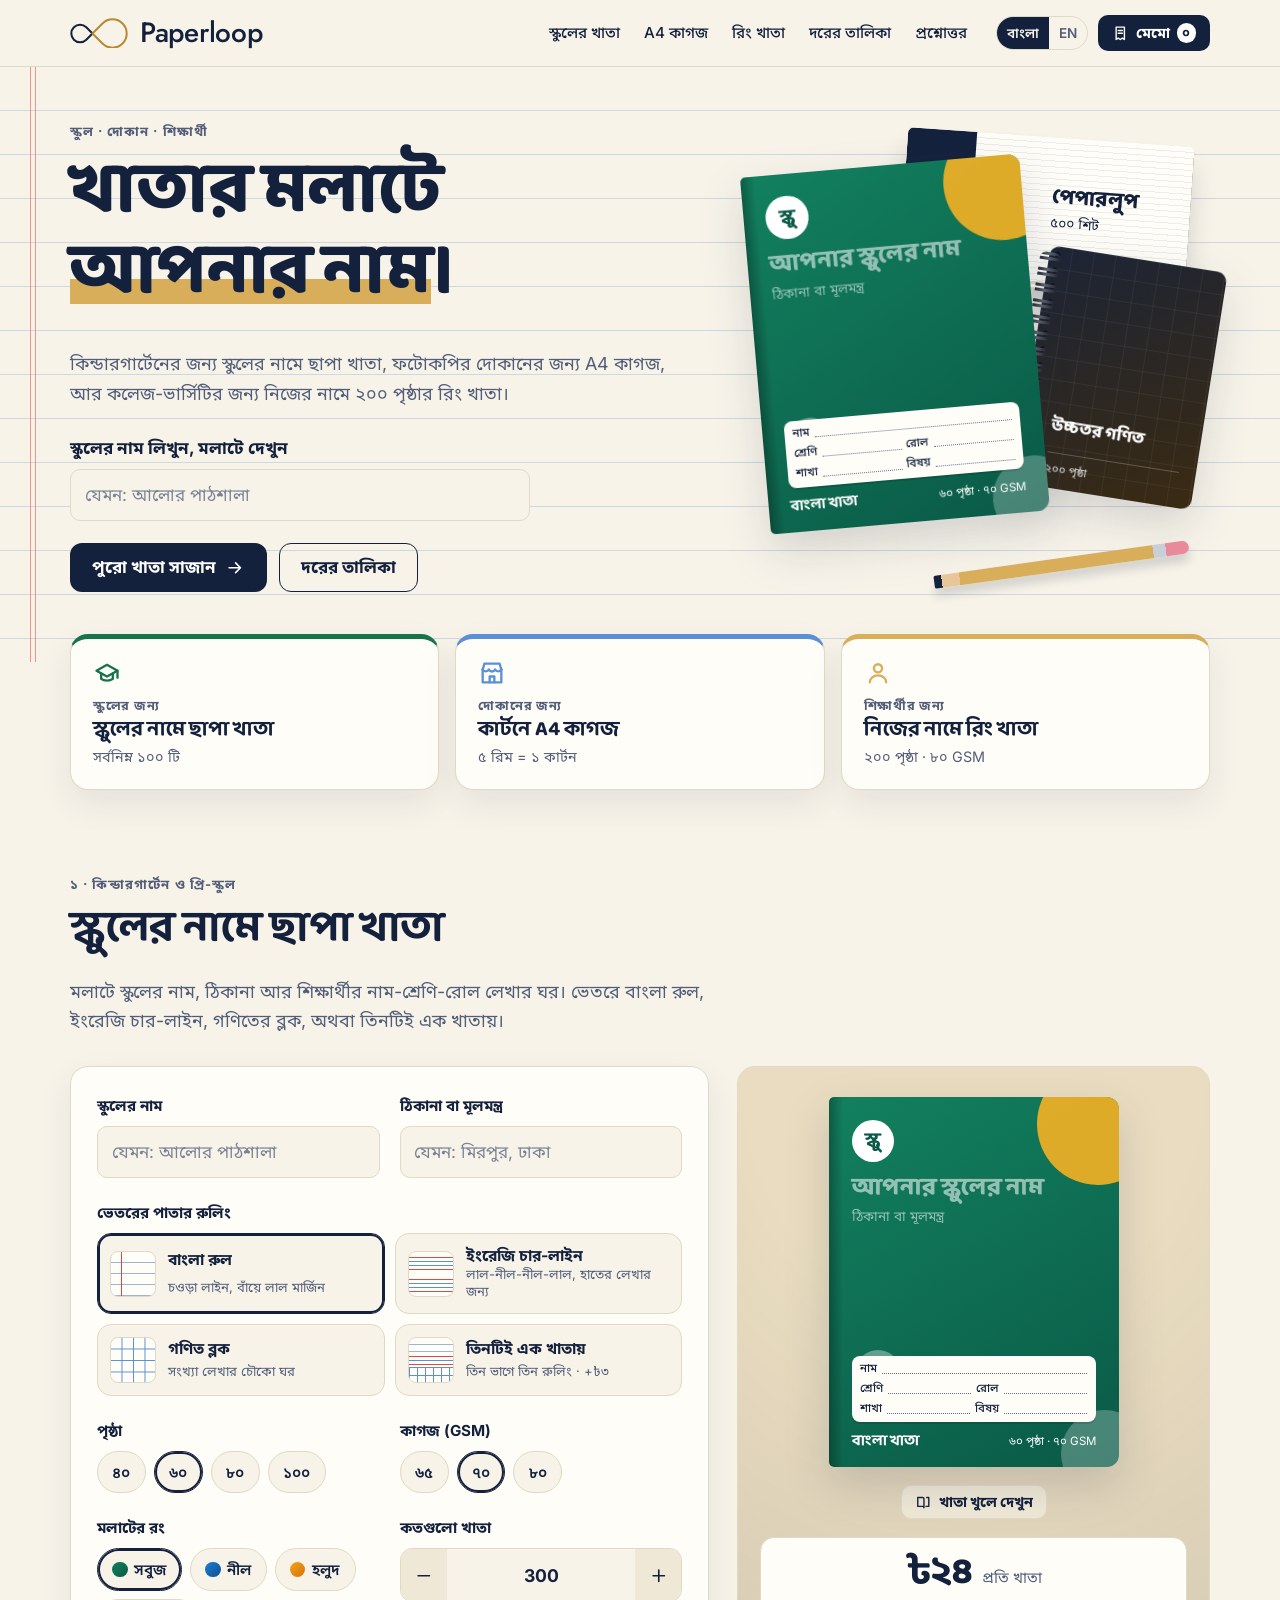
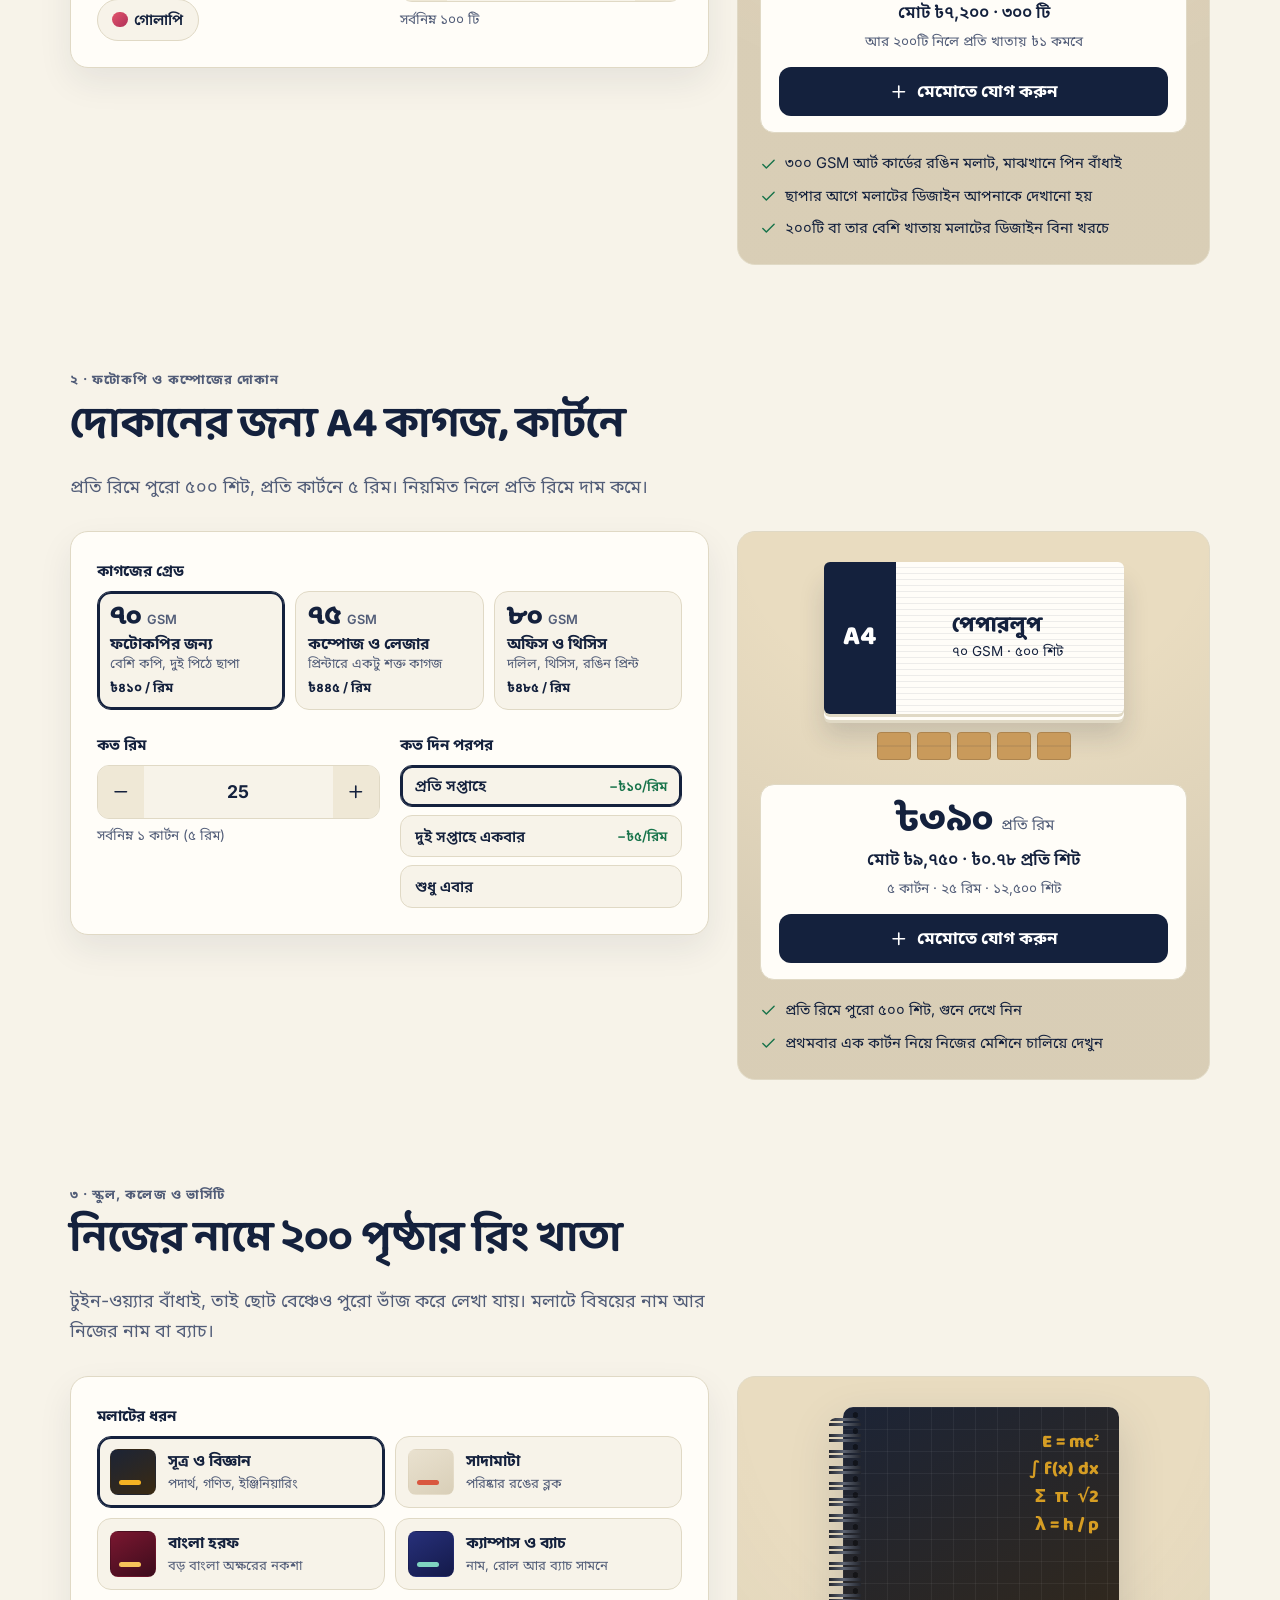
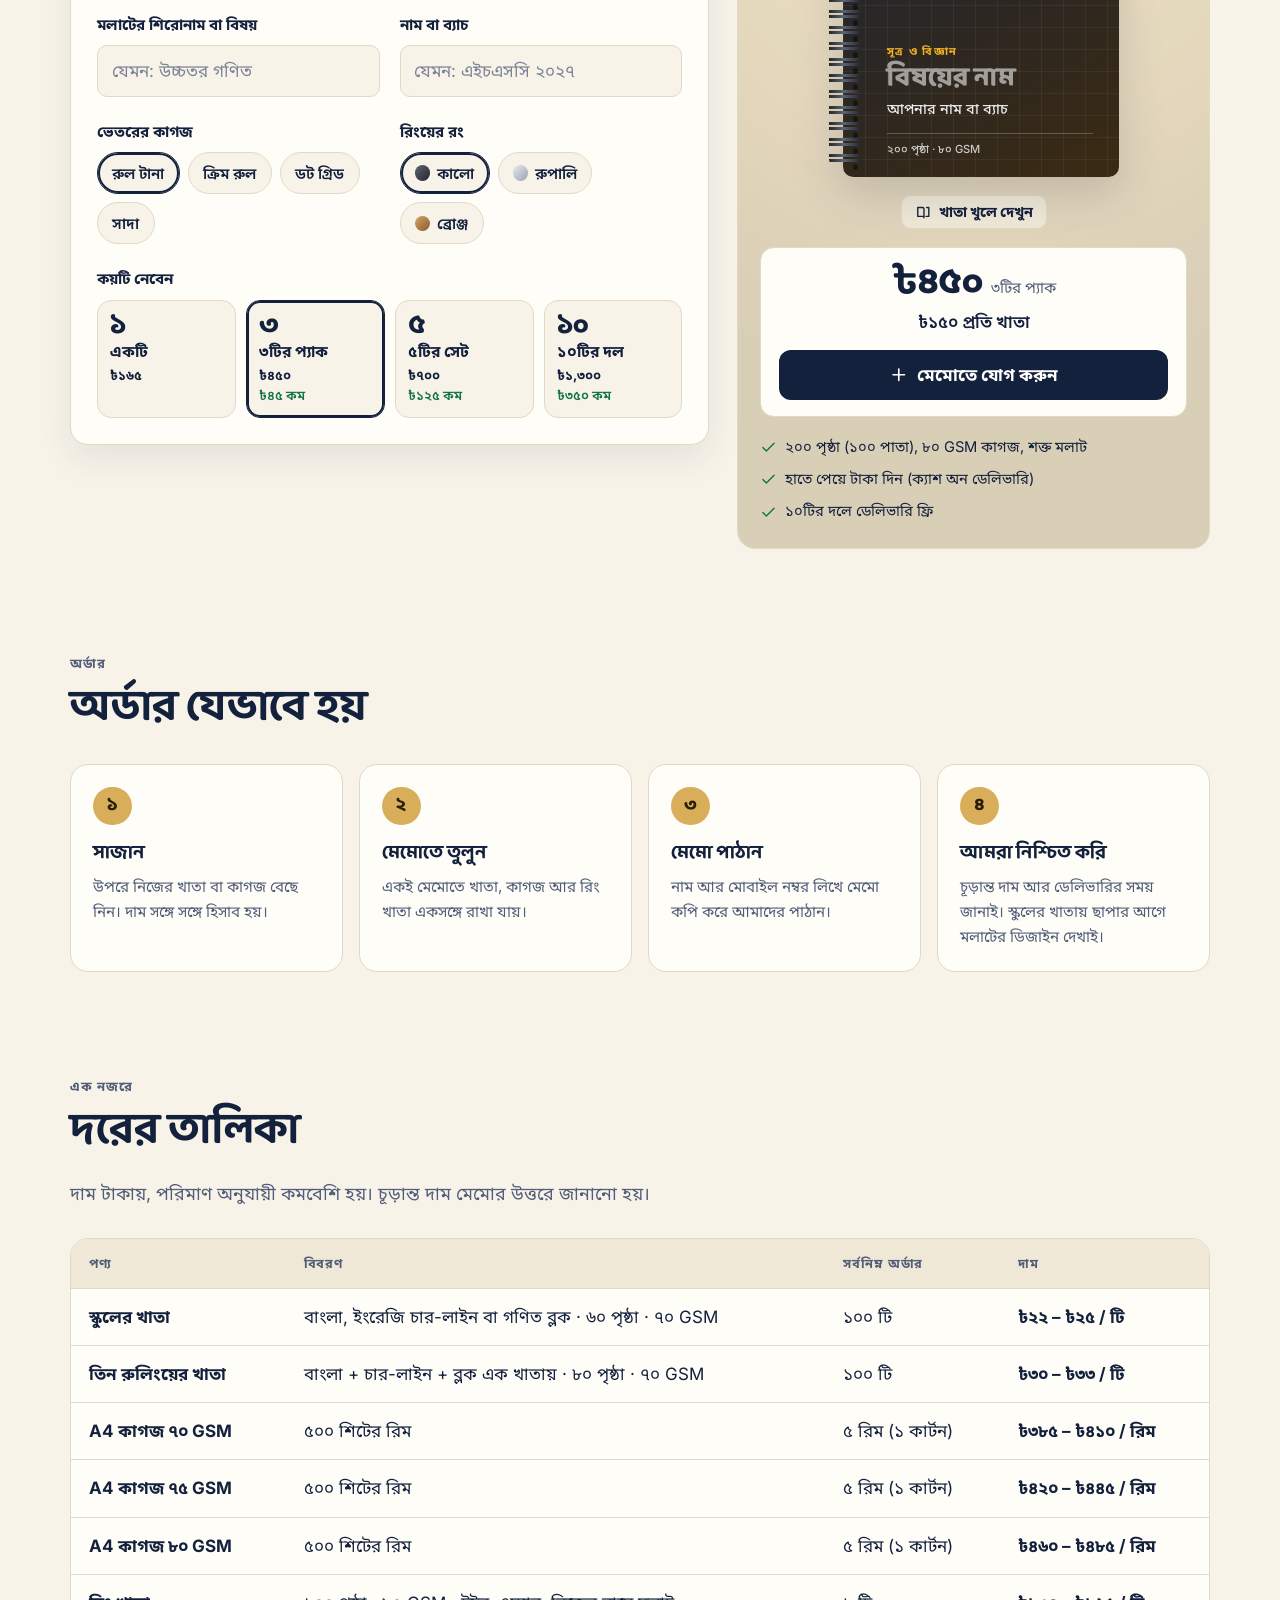
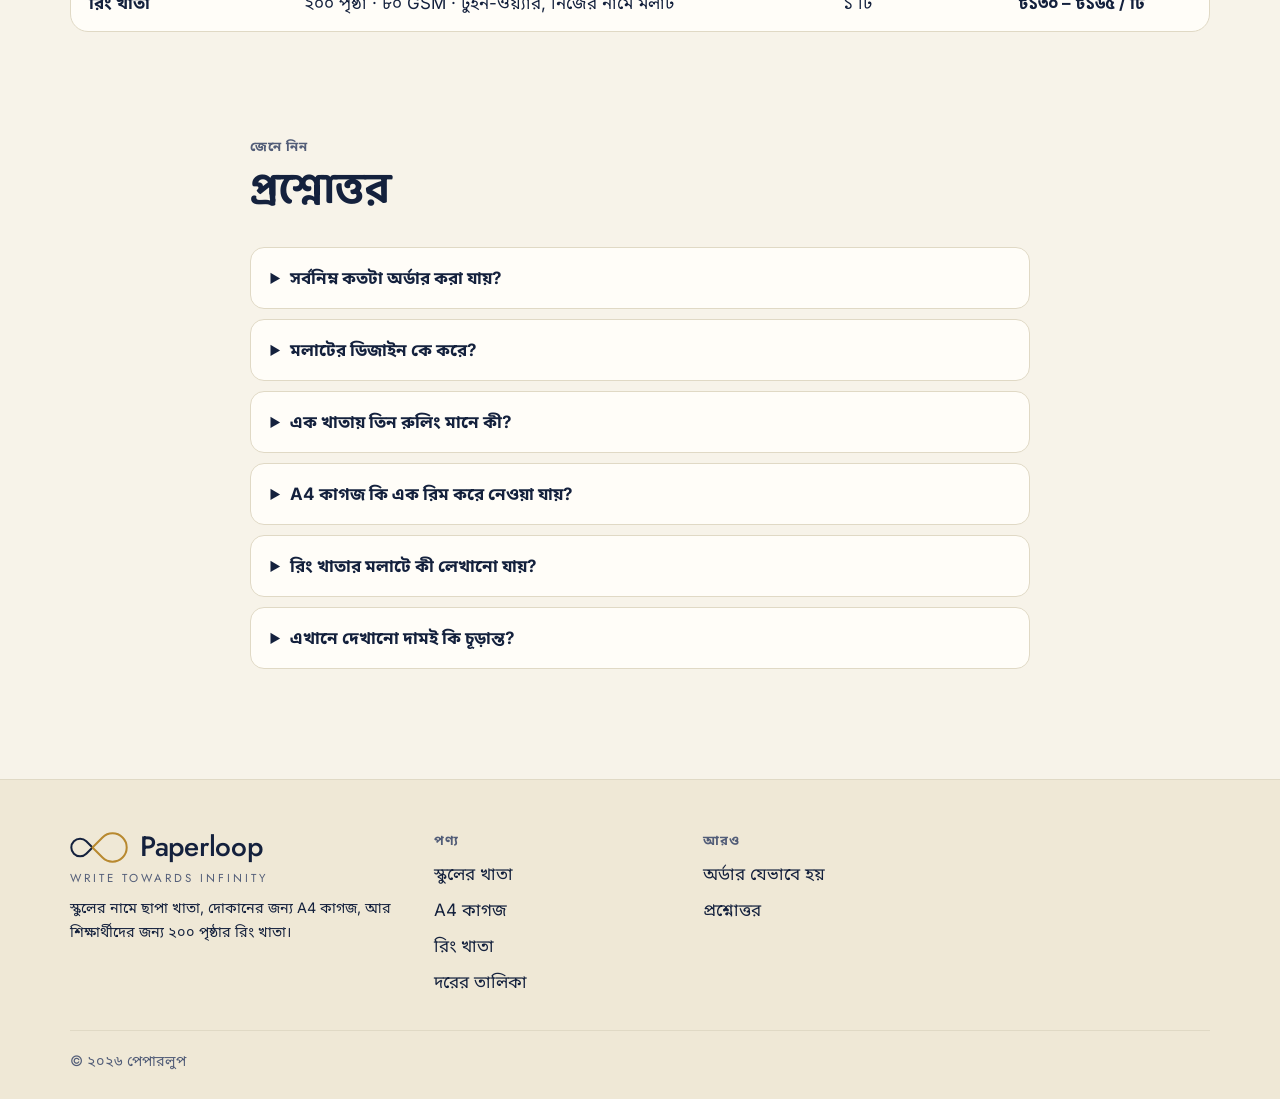
==== index.html @ fa1b35c5 "Serve the site from the main branch: commit the built pages GitHub Pages is set to deploy from a bra" ====
<!DOCTYPE html>
<html lang="bn">
<head>
<meta charset="utf-8">
<meta name="viewport" content="width=device-width, initial-scale=1">
<title>পেপারলুপ: স্কুলের নামে খাতা, A4 কাগজ ও রিং খাতা</title>
<meta name="description" content="কিন্ডারগার্টেনের জন্য স্কুলের নামে ছাপা বাংলা, ইংরেজি চার-লাইন ও গণিত ব্লক খাতা, ফটোকপির দোকানের জন্য A4 কাগজ, আর ২০০ পৃষ্ঠার রিং খাতা। নিজে সাজিয়ে অর্ডার মেমো পাঠান।">
<meta name="robots" content="noindex"><link rel="canonical" href="https://oasisnextbd.github.io/paperloop/">
<link rel="alternate" hreflang="bn" href="https://oasisnextbd.github.io/paperloop/">
<link rel="alternate" hreflang="en" href="https://oasisnextbd.github.io/paperloop/en/">
<link rel="alternate" hreflang="x-default" href="https://oasisnextbd.github.io/paperloop/">
<meta property="og:type" content="website">
<meta property="og:site_name" content="পেপারলুপ">
<meta property="og:title" content="পেপারলুপ: স্কুলের নামে খাতা, A4 কাগজ ও রিং খাতা">
<meta property="og:description" content="কিন্ডারগার্টেনের জন্য স্কুলের নামে ছাপা বাংলা, ইংরেজি চার-লাইন ও গণিত ব্লক খাতা, ফটোকপির দোকানের জন্য A4 কাগজ, আর ২০০ পৃষ্ঠার রিং খাতা। নিজে সাজিয়ে অর্ডার মেমো পাঠান।">
<meta property="og:url" content="https://oasisnextbd.github.io/paperloop/">
<meta property="og:locale" content="bn_BD">
<meta property="og:image" content="https://oasisnextbd.github.io/paperloop/assets/img/og-image.png">
<meta property="og:image:width" content="1200">
<meta property="og:image:height" content="630">
<meta property="og:image:alt" content="Paperloop: Write towards infinity">
<meta name="twitter:card" content="summary_large_image">
<meta name="theme-color" content="#14213d">
<link rel="icon" href="./assets/img/favicon.svg" type="image/svg+xml">
<link rel="preload" href="./assets/fonts/jost-latin.woff2" as="font" type="font/woff2" crossorigin>
<link rel="preload" href="./assets/fonts/baloo-da-2-bengali.woff2" as="font" type="font/woff2" crossorigin>
<script>
/* Language memory (key kh_lang). Bangla is the default; a saved English choice takes the visitor to the English page. */
(function(){try{
var l=localStorage.getItem("kh_lang");
if(l==="en"&&document.documentElement.lang==="bn"&&!/[?&]lang=bn/.test(location.search)){location.replace("./en/"+location.hash);return;}
localStorage.setItem("kh_lang",document.documentElement.lang);
}catch(e){}})();
</script>
<link rel="stylesheet" href="./assets/css/fonts.css">
<link rel="stylesheet" href="./assets/css/khata.css">
<script src="./assets/js/khata.js" defer></script>
</head>
<body data-lang="bn">
<a class="skip-link" href="#main">মূল অংশে যান</a>
<header class="site-header">
  <div class="wrap">
    <a class="logo" href="./" aria-label="পেপারলুপ">
<svg class="logo-mark" viewBox="-51.3 -35.4 132.4 70.7" aria-hidden="true" focusable="false"><path class="lm-a" d="M0 0L-14.14 -14.14A20.00 20.00 0 1 0 -14.14 14.14Z"/><path class="lm-b" d="M0 0L22.88 -22.88A32.36 32.36 0 1 1 22.88 22.88Z"/></svg>      <span class="wordmark" lang="en">Paperloop</span>
    </a>
    <nav class="nav" id="site-nav" aria-label="প্রধান মেনু">
      <ul>
        <li><a href="#school">স্কুলের খাতা</a></li>
        <li><a href="#a4">A4 কাগজ</a></li>
        <li><a href="#ring">রিং খাতা</a></li>
        <li><a href="#rates">দরের তালিকা</a></li>
        <li><a href="#faq">প্রশ্নোত্তর</a></li>
      </ul>
    </nav>
    <div class="header-actions">
      <div class="lang-switch" role="group" aria-label="ভাষা">
        <a href="./?lang=bn" hreflang="bn" lang="bn" data-lang-switch="bn" aria-current="true">বাংলা</a>
        <a href="./en/" hreflang="en" lang="en" data-lang-switch="en" aria-current="false">EN</a>
      </div>
      <button class="btn btn--primary btn--sm memo-open" type="button" data-memo-open><svg class="i " viewBox="0 0 24 24" aria-hidden="true" focusable="false"><path d="M6 3h12v18l-3-2-3 2-3-2-3 2z"/><path d="M9 8h6M9 12h6"/></svg><span>মেমো</span><b class="memo-count" data-memo-count>০</b></button>
      <button class="icon-btn menu-toggle" type="button" aria-controls="site-nav" aria-expanded="false" aria-label="মেনু"><svg class="i " viewBox="0 0 24 24" aria-hidden="true" focusable="false"><path d="M3 6h18M3 12h18M3 18h18"/></svg></button>
    </div>
  </div>
</header><main id="main">
<section class="hero">
  <div class="wrap hero-grid">
    <div class="hero-copy">
      <p class="kicker">স্কুল · দোকান · শিক্ষার্থী</p>
      <h1>খাতার মলাটে <em>আপনার নাম</em>।</h1>
      <p class="lead">কিন্ডারগার্টেনের জন্য স্কুলের নামে ছাপা খাতা, ফটোকপির দোকানের জন্য A4 কাগজ, আর কলেজ-ভার্সিটির জন্য নিজের নামে ২০০ পৃষ্ঠার রিং খাতা।</p>
      <div class="try">
        <label for="hero-name">স্কুলের নাম লিখুন, মলাটে দেখুন</label>
        <input id="hero-name" type="text" maxlength="48" autocomplete="organization" data-field="school-name" placeholder="যেমন: আলোর পাঠশালা">
      </div>
      <div class="btn-row">
        <a class="btn btn--primary" href="#school">পুরো খাতা সাজান<svg class="i " viewBox="0 0 24 24" aria-hidden="true" focusable="false"><path d="M5 12h14M13 6l6 6-6 6"/></svg></a>
        <a class="btn btn--secondary" href="#rates">দরের তালিকা</a>
      </div>
    </div>
    <div class="hero-desk" aria-hidden="true">
      <div class="ream ream--hero"><span class="ream-a4">A4</span><b>পেপারলুপ</b><span>৫০০ শিট</span></div>
      <div class="book book--ring book--mini" data-series="stem" data-wire="black">
        <div class="book-cover"><p class="ring-title">উচ্চতর গণিত</p><p class="ring-foot">২০০ পৃষ্ঠা</p></div>
        <div class="wire"></div>
      </div>
      <div class="book book--school book--hero" data-theme="emerald" data-book-theme>
        <div class="book-cover"><div class="cover-art" aria-hidden="true"><i></i><i></i><i></i></div>
<div class="cover-head">
  <span class="cover-mono" data-bind="school-mono">স্কু</span>
  <p class="cover-school" data-bind="school-name">আপনার স্কুলের নাম</p>
  <p class="cover-motto" data-bind="school-motto">ঠিকানা বা মূলমন্ত্র</p>
</div>
<div class="cover-label">
  <p><span>নাম</span><i></i></p>
  <p><span>শ্রেণি</span><i></i><span>রোল</span><i></i></p>
  <p><span>শাখা</span><i></i><span>বিষয়</span><i></i></p>
</div>
<div class="cover-foot">
  <b data-bind="school-ruling">বাংলা খাতা</b>
  <span data-bind="school-spec">৬০ পৃষ্ঠা · ৭০ GSM</span>
</div></div>
      </div>
      <span class="pencil"></span>
    </div>
  </div>
</section>

<section class="doors" aria-label="তিন ধরনের ক্রেতা">
  <div class="wrap doors-grid">
    <a class="door door--school" href="#school">
      <svg class="i " viewBox="0 0 24 24" aria-hidden="true" focusable="false"><path d="M3 10l9-5 9 5-9 5z"/><path d="M7 12.5V17c2.5 2 7.500 2 10 0v-4.5M21 10v6"/></svg>
      <span class="door-for">স্কুলের জন্য</span>
      <b>স্কুলের নামে ছাপা খাতা</b>
      <span class="door-meta">সর্বনিম্ন ১০০ টি</span>
    </a>
    <a class="door door--a4" href="#a4">
      <svg class="i " viewBox="0 0 24 24" aria-hidden="true" focusable="false"><path d="M4 9l1.500-5h13L20 9"/><path d="M4 9v11h16V9"/><path d="M4 9a3 3 0 0 0 5.300 0 3 3 0 0 0 5.400 0A3 3 0 0 0 20 9"/><path d="M10 20v-5h4v5"/></svg>
      <span class="door-for">দোকানের জন্য</span>
      <b>কার্টনে A4 কাগজ</b>
      <span class="door-meta">৫ রিম = ১ কার্টন</span>
    </a>
    <a class="door door--ring" href="#ring">
      <svg class="i " viewBox="0 0 24 24" aria-hidden="true" focusable="false"><circle cx="12" cy="8" r="3.500"/><path d="M5 20c0-3.500 3-6 7-6s7 2.500 7 6"/></svg>
      <span class="door-for">শিক্ষার্থীর জন্য</span>
      <b>নিজের নামে রিং খাতা</b>
      <span class="door-meta">২০০ পৃষ্ঠা · ৮০ GSM</span>
    </a>
  </div>
</section>

<section class="line line--school" id="school">
  <div class="wrap">
    <header class="line-head">
      <p class="kicker">১ · কিন্ডারগার্টেন ও প্রি-স্কুল</p>
      <h2>স্কুলের নামে ছাপা খাতা</h2>
      <p class="lead">মলাটে স্কুলের নাম, ঠিকানা আর শিক্ষার্থীর নাম-শ্রেণি-রোল লেখার ঘর। ভেতরে বাংলা রুল, ইংরেজি চার-লাইন, গণিতের ব্লক, অথবা তিনটিই এক খাতায়।</p>
    </header>
    <div class="builder">
      <form class="panel" data-form="school">
        <div class="field-row">
          <div class="field">
            <label for="kg-name">স্কুলের নাম</label>
            <input id="kg-name" type="text" maxlength="48" autocomplete="organization" data-field="school-name" placeholder="যেমন: আলোর পাঠশালা">
          </div>
          <div class="field">
            <label for="kg-motto">ঠিকানা বা মূলমন্ত্র</label>
            <input id="kg-motto" type="text" maxlength="48" data-field="school-motto" placeholder="যেমন: মিরপুর, ঢাকা">
          </div>
        </div>
        <fieldset>
          <legend>ভেতরের পাতার রুলিং</legend>
          <div class="opts opts--2">
            <label class="opt"><input type="radio" name="ruling" value="bangla" checked><span class="opt-body"><i class="swatch rp--bangla"></i><b>বাংলা রুল</b><small>চওড়া লাইন, বাঁয়ে লাল মার্জিন</small></span></label>
            <label class="opt"><input type="radio" name="ruling" value="english"><span class="opt-body"><i class="swatch rp--english"></i><b>ইংরেজি চার-লাইন</b><small>লাল-নীল-নীল-লাল, হাতের লেখার জন্য</small></span></label>
            <label class="opt"><input type="radio" name="ruling" value="block"><span class="opt-body"><i class="swatch rp--block"></i><b>গণিত ব্লক</b><small>সংখ্যা লেখার চৌকো ঘর</small></span></label>
            <label class="opt"><input type="radio" name="ruling" value="combo"><span class="opt-body"><i class="swatch swatch--combo"><i class="rp--bangla"></i><i class="rp--english"></i><i class="rp--block"></i></i><b>তিনটিই এক খাতায়</b><small>তিন ভাগে তিন রুলিং · +৳৩</small></span></label>
          </div>
        </fieldset>
        <div class="field-row">
          <fieldset>
            <legend>পৃষ্ঠা</legend>
            <div class="chips">
              <label class="chip"><input type="radio" name="pages" value="40"><span>৪০</span></label>
              <label class="chip"><input type="radio" name="pages" value="60" checked><span>৬০</span></label>
              <label class="chip"><input type="radio" name="pages" value="80"><span>৮০</span></label>
              <label class="chip"><input type="radio" name="pages" value="100"><span>১০০</span></label>
            </div>
          </fieldset>
          <fieldset>
            <legend>কাগজ (GSM)</legend>
            <div class="chips">
              <label class="chip"><input type="radio" name="gsm" value="65"><span>৬৫</span></label>
              <label class="chip"><input type="radio" name="gsm" value="70" checked><span>৭০</span></label>
              <label class="chip"><input type="radio" name="gsm" value="80"><span>৮০</span></label>
            </div>
          </fieldset>
        </div>
        <div class="field-row">
          <fieldset>
            <legend>মলাটের রং</legend>
            <div class="chips">
              <label class="chip chip--tone" data-theme="emerald"><input type="radio" name="theme" value="emerald" checked><span>সবুজ</span></label>
              <label class="chip chip--tone" data-theme="sky"><input type="radio" name="theme" value="sky"><span>নীল</span></label>
              <label class="chip chip--tone" data-theme="sun"><input type="radio" name="theme" value="sun"><span>হলুদ</span></label>
              <label class="chip chip--tone" data-theme="coral"><input type="radio" name="theme" value="coral"><span>গোলাপি</span></label>
            </div>
          </fieldset>
          <div class="field">
            <label for="kg-qty">কতগুলো খাতা</label>
            <div class="stepper">
              <button type="button" data-step="-50" aria-label="৫০টি কম"><svg class="i " viewBox="0 0 24 24" aria-hidden="true" focusable="false"><path d="M5 12h14"/></svg></button>
              <input id="kg-qty" type="number" name="qty" inputmode="numeric" min="100" step="50" value="300">
              <button type="button" data-step="50" aria-label="৫০টি বেশি"><svg class="i " viewBox="0 0 24 24" aria-hidden="true" focusable="false"><path d="M12 5v14M5 12h14"/></svg></button>
            </div>
            <p class="hint">সর্বনিম্ন ১০০ টি</p>
          </div>
        </div>
      </form>

      <div class="stage">
        <div class="book book--school" id="kg-book" data-theme="emerald" data-ruling="bangla" data-book-theme>
          <div class="book-page"><div class="rp rp--bangla"><span class="hand">অ আ ই ঈ উ</span></div>
<div class="rp rp--english"><span class="hand">Aa Bb Cc Dd</span></div>
<div class="rp rp--block"><span class="hand">১২৩৪৫</span></div></div>
          <div class="book-cover"><div class="cover-art" aria-hidden="true"><i></i><i></i><i></i></div>
<div class="cover-head">
  <span class="cover-mono" data-bind="school-mono">স্কু</span>
  <p class="cover-school" data-bind="school-name">আপনার স্কুলের নাম</p>
  <p class="cover-motto" data-bind="school-motto">ঠিকানা বা মূলমন্ত্র</p>
</div>
<div class="cover-label">
  <p><span>নাম</span><i></i></p>
  <p><span>শ্রেণি</span><i></i><span>রোল</span><i></i></p>
  <p><span>শাখা</span><i></i><span>বিষয়</span><i></i></p>
</div>
<div class="cover-foot">
  <b data-bind="school-ruling">বাংলা খাতা</b>
  <span data-bind="school-spec">৬০ পৃষ্ঠা · ৭০ GSM</span>
</div></div>
        </div>
        <button class="btn btn--ghost btn--sm" type="button" data-flip="kg-book" aria-pressed="false"><svg class="i " viewBox="0 0 24 24" aria-hidden="true" focusable="false"><path d="M4 5h7a2 2 0 0 1 2 2v13a2 2 0 0 0-2-2H4z"/><path d="M20 5h-3M20 5v13h-4"/></svg><span data-flip-label>খাতা খুলে দেখুন</span></button>
        <div class="result" aria-live="polite">
          <p class="result-main"><output data-out="school-unit"></output><span>প্রতি খাতা</span></p>
          <p class="result-sub">মোট <output data-out="school-total"></output> · <output data-out="school-qty"></output></p>
          <p class="hint" data-out="school-tier"></p>
          <button class="btn btn--primary" type="button" data-add="school"><svg class="i " viewBox="0 0 24 24" aria-hidden="true" focusable="false"><path d="M12 5v14M5 12h14"/></svg>মেমোতে যোগ করুন</button>
        </div>
        <ul class="ticks">
          <li><svg class="i " viewBox="0 0 24 24" aria-hidden="true" focusable="false"><path d="M20 6L9 17l-5-5"/></svg>৩০০ GSM আর্ট কার্ডের রঙিন মলাট, মাঝখানে পিন বাঁধাই</li>
          <li><svg class="i " viewBox="0 0 24 24" aria-hidden="true" focusable="false"><path d="M20 6L9 17l-5-5"/></svg>ছাপার আগে মলাটের ডিজাইন আপনাকে দেখানো হয়</li>
<li><svg class="i " viewBox="0 0 24 24" aria-hidden="true" focusable="false"><path d="M20 6L9 17l-5-5"/></svg>২০০টি বা তার বেশি খাতায় মলাটের ডিজাইন বিনা খরচে</li>        </ul>
      </div>
    </div>
  </div>
</section>

<section class="line line--a4" id="a4">
  <div class="wrap">
    <header class="line-head">
      <p class="kicker">২ · ফটোকপি ও কম্পোজের দোকান</p>
      <h2>দোকানের জন্য A4 কাগজ, কার্টনে</h2>
      <p class="lead">প্রতি রিমে পুরো ৫০০ শিট, প্রতি কার্টনে ৫ রিম। নিয়মিত নিলে প্রতি রিমে দাম কমে।</p>
    </header>
    <div class="builder">
      <form class="panel" data-form="a4">
        <fieldset>
          <legend>কাগজের গ্রেড</legend>
          <div class="opts opts--3">
            <label class="opt opt--stack"><input type="radio" name="gsm" value="70" checked><span class="opt-body"><b class="opt-big">৭০ <small>GSM</small></b><b>ফটোকপির জন্য</b><small>বেশি কপি, দুই পিঠে ছাপা</small><small class="opt-price">৳৪১০ / রিম</small></span></label>
            <label class="opt opt--stack"><input type="radio" name="gsm" value="75"><span class="opt-body"><b class="opt-big">৭৫ <small>GSM</small></b><b>কম্পোজ ও লেজার</b><small>প্রিন্টারে একটু শক্ত কাগজ</small><small class="opt-price">৳৪৪৫ / রিম</small></span></label>
            <label class="opt opt--stack"><input type="radio" name="gsm" value="80"><span class="opt-body"><b class="opt-big">৮০ <small>GSM</small></b><b>অফিস ও থিসিস</b><small>দলিল, থিসিস, রঙিন প্রিন্ট</small><small class="opt-price">৳৪৮৫ / রিম</small></span></label>
          </div>
        </fieldset>
        <div class="field-row">
          <div class="field">
            <label for="a4-reams">কত রিম</label>
            <div class="stepper">
              <button type="button" data-step="-5" aria-label="এক কার্টন কম"><svg class="i " viewBox="0 0 24 24" aria-hidden="true" focusable="false"><path d="M5 12h14"/></svg></button>
              <input id="a4-reams" type="number" name="reams" inputmode="numeric" min="5" step="5" value="25">
              <button type="button" data-step="5" aria-label="এক কার্টন বেশি"><svg class="i " viewBox="0 0 24 24" aria-hidden="true" focusable="false"><path d="M12 5v14M5 12h14"/></svg></button>
            </div>
            <p class="hint">সর্বনিম্ন ১ কার্টন (৫ রিম)</p>
          </div>
          <fieldset>
            <legend>কত দিন পরপর</legend>
            <div class="chips chips--col">
              <label class="chip"><input type="radio" name="plan" value="weekly" checked><span>প্রতি সপ্তাহে <em>−৳১০/রিম</em></span></label>
              <label class="chip"><input type="radio" name="plan" value="biweekly"><span>দুই সপ্তাহে একবার <em>−৳৫/রিম</em></span></label>
              <label class="chip"><input type="radio" name="plan" value="once"><span>শুধু এবার</span></label>
            </div>
          </fieldset>
        </div>
      </form>

      <div class="stage">
        <div class="ream" id="a4-ream">
          <span class="ream-a4">A4</span>
          <b>পেপারলুপ</b>
          <span><span data-bind="a4-gsm">৭০</span> GSM · ৫০০ শিট</span>
        </div>
        <div class="cartons" data-bind="a4-cartons" aria-hidden="true"></div>
        <div class="result" aria-live="polite">
          <p class="result-main"><output data-out="a4-rate"></output><span>প্রতি রিম</span></p>
          <p class="result-sub">মোট <output data-out="a4-total"></output> · <output data-out="a4-sheet"></output> প্রতি শিট</p>
          <p class="hint"><output data-out="a4-cartons-text"></output></p>
          <button class="btn btn--primary" type="button" data-add="a4"><svg class="i " viewBox="0 0 24 24" aria-hidden="true" focusable="false"><path d="M12 5v14M5 12h14"/></svg>মেমোতে যোগ করুন</button>
        </div>
        <ul class="ticks">
          <li><svg class="i " viewBox="0 0 24 24" aria-hidden="true" focusable="false"><path d="M20 6L9 17l-5-5"/></svg>প্রতি রিমে পুরো ৫০০ শিট, গুনে দেখে নিন</li>
          <li><svg class="i " viewBox="0 0 24 24" aria-hidden="true" focusable="false"><path d="M20 6L9 17l-5-5"/></svg>প্রথমবার এক কার্টন নিয়ে নিজের মেশিনে চালিয়ে দেখুন</li>
        </ul>
      </div>
    </div>
  </div>
</section>

<section class="line line--ring" id="ring">
  <div class="wrap">
    <header class="line-head">
      <p class="kicker">৩ · স্কুল, কলেজ ও ভার্সিটি</p>
      <h2>নিজের নামে ২০০ পৃষ্ঠার রিং খাতা</h2>
      <p class="lead">টুইন-ওয়্যার বাঁধাই, তাই ছোট বেঞ্চেও পুরো ভাঁজ করে লেখা যায়। মলাটে বিষয়ের নাম আর নিজের নাম বা ব্যাচ।</p>
    </header>
    <div class="builder">
      <form class="panel" data-form="ring">
        <fieldset>
          <legend>মলাটের ধরন</legend>
          <div class="opts opts--2">
            <label class="opt"><input type="radio" name="series" value="stem" checked><span class="opt-body"><i class="swatch swatch--series" data-series="stem"></i><b>সূত্র ও বিজ্ঞান</b><small>পদার্থ, গণিত, ইঞ্জিনিয়ারিং</small></span></label>
            <label class="opt"><input type="radio" name="series" value="minimal"><span class="opt-body"><i class="swatch swatch--series" data-series="minimal"></i><b>সাদামাটা</b><small>পরিষ্কার রঙের ব্লক</small></span></label>
            <label class="opt"><input type="radio" name="series" value="bangla"><span class="opt-body"><i class="swatch swatch--series" data-series="bangla"></i><b>বাংলা হরফ</b><small>বড় বাংলা অক্ষরের নকশা</small></span></label>
            <label class="opt"><input type="radio" name="series" value="campus"><span class="opt-body"><i class="swatch swatch--series" data-series="campus"></i><b>ক্যাম্পাস ও ব্যাচ</b><small>নাম, রোল আর ব্যাচ সামনে</small></span></label>
          </div>
        </fieldset>
        <div class="field-row">
          <div class="field">
            <label for="ring-title">মলাটের শিরোনাম বা বিষয়</label>
            <input id="ring-title" type="text" maxlength="40" data-field="ring-title" placeholder="যেমন: উচ্চতর গণিত">
          </div>
          <div class="field">
            <label for="ring-name">নাম বা ব্যাচ</label>
            <input id="ring-name" type="text" maxlength="40" autocomplete="name" data-field="ring-name" placeholder="যেমন: এইচএসসি ২০২৭">
          </div>
        </div>
        <div class="field-row">
          <fieldset>
            <legend>ভেতরের কাগজ</legend>
            <div class="chips">
              <label class="chip"><input type="radio" name="paper" value="ruled" checked><span>রুল টানা</span></label>
              <label class="chip"><input type="radio" name="paper" value="cream"><span>ক্রিম রুল</span></label>
              <label class="chip"><input type="radio" name="paper" value="dot"><span>ডট গ্রিড</span></label>
              <label class="chip"><input type="radio" name="paper" value="blank"><span>সাদা</span></label>
            </div>
          </fieldset>
          <fieldset>
            <legend>রিংয়ের রং</legend>
            <div class="chips">
              <label class="chip chip--tone" data-wire="black"><input type="radio" name="wire" value="black" checked><span>কালো</span></label>
              <label class="chip chip--tone" data-wire="silver"><input type="radio" name="wire" value="silver"><span>রুপালি</span></label>
              <label class="chip chip--tone" data-wire="bronze"><input type="radio" name="wire" value="bronze"><span>ব্রোঞ্জ</span></label>
            </div>
          </fieldset>
        </div>
        <fieldset>
          <legend>কয়টি নেবেন</legend>
          <div class="opts opts--4">
            <label class="opt opt--stack"><input type="radio" name="pack" value="1"><span class="opt-body"><b class="opt-big">১</b><b>একটি</b><small class="opt-price">৳১৬৫</small></span></label>
            <label class="opt opt--stack"><input type="radio" name="pack" value="3" checked><span class="opt-body"><b class="opt-big">৩</b><b>৩টির প্যাক</b><small class="opt-price">৳৪৫০</small><small class="opt-save">৳৪৫ কম</small></span></label>
            <label class="opt opt--stack"><input type="radio" name="pack" value="5"><span class="opt-body"><b class="opt-big">৫</b><b>৫টির সেট</b><small class="opt-price">৳৭০০</small><small class="opt-save">৳১২৫ কম</small></span></label>
            <label class="opt opt--stack"><input type="radio" name="pack" value="10"><span class="opt-body"><b class="opt-big">১০</b><b>১০টির দল</b><small class="opt-price">৳১,৩০০</small><small class="opt-save">৳৩৫০ কম</small></span></label>
          </div>
        </fieldset>
      </form>

      <div class="stage">
        <div class="book book--ring" id="ring-book" data-series="stem" data-wire="black" data-paper="ruled">
          <div class="book-page"><span class="hand">আজকের নোট</span></div>
          <div class="book-cover">
            <p class="ring-tag" data-bind="ring-tag"></p>
            <p class="ring-title" data-bind="ring-title">বিষয়ের নাম</p>
            <p class="ring-name" data-bind="ring-name">আপনার নাম বা ব্যাচ</p>
            <p class="ring-foot">২০০ পৃষ্ঠা · ৮০ GSM</p>
          </div>
          <div class="wire" aria-hidden="true"></div>
        </div>
        <button class="btn btn--ghost btn--sm" type="button" data-flip="ring-book" aria-pressed="false"><svg class="i " viewBox="0 0 24 24" aria-hidden="true" focusable="false"><path d="M4 5h7a2 2 0 0 1 2 2v13a2 2 0 0 0-2-2H4z"/><path d="M20 5h-3M20 5v13h-4"/></svg><span data-flip-label>খাতা খুলে দেখুন</span></button>
        <div class="result" aria-live="polite">
          <p class="result-main"><output data-out="ring-total"></output><span data-out="ring-pack"></span></p>
          <p class="result-sub"><output data-out="ring-unit"></output> প্রতি খাতা</p>
          <button class="btn btn--primary" type="button" data-add="ring"><svg class="i " viewBox="0 0 24 24" aria-hidden="true" focusable="false"><path d="M12 5v14M5 12h14"/></svg>মেমোতে যোগ করুন</button>
        </div>
        <ul class="ticks">
          <li><svg class="i " viewBox="0 0 24 24" aria-hidden="true" focusable="false"><path d="M20 6L9 17l-5-5"/></svg>২০০ পৃষ্ঠা (১০০ পাতা), ৮০ GSM কাগজ, শক্ত মলাট</li>
<li><svg class="i " viewBox="0 0 24 24" aria-hidden="true" focusable="false"><path d="M20 6L9 17l-5-5"/></svg>হাতে পেয়ে টাকা দিন (ক্যাশ অন ডেলিভারি)</li><li><svg class="i " viewBox="0 0 24 24" aria-hidden="true" focusable="false"><path d="M20 6L9 17l-5-5"/></svg>১০টির দলে ডেলিভারি ফ্রি</li>        </ul>
      </div>
    </div>
  </div>
</section>

<section class="steps-sec" id="order">
  <div class="wrap">
    <header class="line-head">
      <p class="kicker">অর্ডার</p>
      <h2>অর্ডার যেভাবে হয়</h2>
    </header>
    <ol class="steps">
      <li><b>সাজান</b><p>উপরে নিজের খাতা বা কাগজ বেছে নিন। দাম সঙ্গে সঙ্গে হিসাব হয়।</p></li>
      <li><b>মেমোতে তুলুন</b><p>একই মেমোতে খাতা, কাগজ আর রিং খাতা একসঙ্গে রাখা যায়।</p></li>
      <li><b>মেমো পাঠান</b><p>নাম আর মোবাইল নম্বর লিখে মেমো কপি করে আমাদের পাঠান।</p></li>
      <li><b>আমরা নিশ্চিত করি</b><p>চূড়ান্ত দাম আর ডেলিভারির সময় জানাই। স্কুলের খাতায় ছাপার আগে মলাটের ডিজাইন দেখাই।</p></li>
    </ol>
  </div>
</section>

<section class="rates-sec" id="rates">
  <div class="wrap">
    <header class="line-head">
      <p class="kicker">এক নজরে</p>
      <h2>দরের তালিকা</h2>
<p class="lead">দাম টাকায়, পরিমাণ অনুযায়ী কমবেশি হয়। চূড়ান্ত দাম মেমোর উত্তরে জানানো হয়।</p>    </header>
    <div class="table-wrap">
      <table class="rates">
        <thead>
          <tr><th scope="col">পণ্য</th><th scope="col">বিবরণ</th><th scope="col">সর্বনিম্ন অর্ডার</th><th scope="col">দাম</th></tr>
        </thead>
        <tbody>
          <tr><th scope="row"><a href="#school">স্কুলের খাতা</a></th><td>বাংলা, ইংরেজি চার-লাইন বা গণিত ব্লক · ৬০ পৃষ্ঠা · ৭০ GSM</td><td>১০০ টি</td><td>৳২২ – ৳২৫ / টি</td></tr>
          <tr><th scope="row"><a href="#school">তিন রুলিংয়ের খাতা</a></th><td>বাংলা + চার-লাইন + ব্লক এক খাতায় · ৮০ পৃষ্ঠা · ৭০ GSM</td><td>১০০ টি</td><td>৳৩০ – ৳৩৩ / টি</td></tr>
          <tr><th scope="row"><a href="#a4">A4 কাগজ ৭০ GSM</a></th><td>৫০০ শিটের রিম</td><td>৫ রিম (১ কার্টন)</td><td>৳৩৮৫ – ৳৪১০ / রিম</td></tr>
          <tr><th scope="row"><a href="#a4">A4 কাগজ ৭৫ GSM</a></th><td>৫০০ শিটের রিম</td><td>৫ রিম (১ কার্টন)</td><td>৳৪২০ – ৳৪৪৫ / রিম</td></tr>
          <tr><th scope="row"><a href="#a4">A4 কাগজ ৮০ GSM</a></th><td>৫০০ শিটের রিম</td><td>৫ রিম (১ কার্টন)</td><td>৳৪৬০ – ৳৪৮৫ / রিম</td></tr>
          <tr><th scope="row"><a href="#ring">রিং খাতা</a></th><td>২০০ পৃষ্ঠা · ৮০ GSM · টুইন-ওয়্যার, নিজের নামে মলাট</td><td>১ টি</td><td>৳১৩০ – ৳১৬৫ / টি</td></tr>
        </tbody>
      </table>
    </div>
  </div>
</section>

<section class="faq-sec" id="faq">
  <div class="wrap narrow">
    <header class="line-head">
      <p class="kicker">জেনে নিন</p>
      <h2>প্রশ্নোত্তর</h2>
    </header>
    <div class="faq">
      <details><summary>সর্বনিম্ন কতটা অর্ডার করা যায়?</summary><p>স্কুলের খাতা ১০০টি থেকে, A4 কাগজ এক কার্টন (৫ রিম) থেকে, আর রিং খাতা একটি থেকেই।</p></details>
      <details><summary>মলাটের ডিজাইন কে করে?</summary><p>আপনি স্কুলের নাম, ঠিকানা আর লোগো দেন, আমরা মলাট সাজিয়ে আপনাকে দেখাই। আপনি ঠিক আছে বললে তবেই ছাপা হয়।</p></details>
      <details><summary>এক খাতায় তিন রুলিং মানে কী?</summary><p>খাতার প্রথম ভাগে বাংলা রুল, মাঝের ভাগে ইংরেজি চার-লাইন, শেষ ভাগে গণিতের ব্লক। ছোট ক্লাসের শিশুকে তিনটি আলাদা খাতা বইতে হয় না।</p></details>
      <details><summary>A4 কাগজ কি এক রিম করে নেওয়া যায়?</summary><p>না, কাগজ কার্টন হিসেবে দেওয়া হয়। এক কার্টনে ৫ রিম, অর্থাৎ ২,৫০০ শিট।</p></details>
      <details><summary>রিং খাতার মলাটে কী লেখানো যায়?</summary><p>একটি শিরোনাম বা বিষয়ের নাম, আর নিচে আপনার নাম, রোল বা ব্যাচ। একই প্যাকের প্রতিটি খাতায় আলাদা বিষয় চাইলে মেমো পাঠানোর সময় লিখে দিন।</p></details>
<details><summary>এখানে দেখানো দামই কি চূড়ান্ত?</summary><p>এগুলো আনুমানিক দাম। পরিমাণ, কাগজ আর ডেলিভারির জায়গা দেখে মেমোর উত্তরে চূড়ান্ত দাম জানানো হয়।</p></details>    </div>
  </div>
</section>
</main>
<footer class="site-footer">
  <div class="wrap">
    <div class="footer-grid">
      <div>
        <a class="logo" href="./" aria-label="পেপারলুপ">
<svg class="logo-mark" viewBox="-51.3 -35.4 132.4 70.7" aria-hidden="true" focusable="false"><path class="lm-a" d="M0 0L-14.14 -14.14A20.00 20.00 0 1 0 -14.14 14.14Z"/><path class="lm-b" d="M0 0L22.88 -22.88A32.36 32.36 0 1 1 22.88 22.88Z"/></svg>          <span class="wordmark" lang="en">Paperloop</span>
        </a>
<p class="tagline" lang="en">Write towards infinity</p>        <p class="small mt-2">স্কুলের নামে ছাপা খাতা, দোকানের জন্য A4 কাগজ, আর শিক্ষার্থীদের জন্য ২০০ পৃষ্ঠার রিং খাতা।</p>
      </div>
      <nav aria-label="পণ্য">
        <h2>পণ্য</h2>
        <ul>
          <li><a href="#school">স্কুলের খাতা</a></li>
          <li><a href="#a4">A4 কাগজ</a></li>
          <li><a href="#ring">রিং খাতা</a></li>
          <li><a href="#rates">দরের তালিকা</a></li>
        </ul>
      </nav>
      <nav aria-label="আরও">
        <h2>আরও</h2>
        <ul>
          <li><a href="#order">অর্ডার যেভাবে হয়</a></li>
          <li><a href="#faq">প্রশ্নোত্তর</a></li>
        </ul>
      </nav>
    </div>
    <div class="footer-bottom">
      <p class="small mb-0">© ২০২৬ পেপারলুপ</p>
    </div>
  </div>
</footer><dialog class="memo" id="memo" aria-labelledby="memo-title">
  <div class="memo-paper">
    <header class="memo-head">
      <div><h2 id="memo-title">অর্ডার মেমো</h2><p>পেপারলুপ</p></div>
      <button class="icon-btn icon-btn--show" type="button" data-memo-close aria-label="বন্ধ করুন"><svg class="i " viewBox="0 0 24 24" aria-hidden="true" focusable="false"><path d="M6 6l12 12M18 6L6 18"/></svg></button>
    </header>
    <ol class="memo-items" data-memo-items></ol>
    <p class="memo-empty" data-memo-empty>মেমো এখনো খালি। উপরে খাতা বা কাগজ সাজিয়ে “মেমোতে যোগ করুন” চাপুন।</p>
<p class="memo-total"><span>মোট (আনুমানিক)</span><output data-memo-total></output></p>    <div class="memo-form">
      <div class="field"><label for="memo-name">আপনার নাম, স্কুল বা দোকান</label><input id="memo-name" type="text" autocomplete="name" maxlength="60"></div>
      <div class="field"><label for="memo-phone">মোবাইল নম্বর</label><input id="memo-phone" type="tel" autocomplete="tel" inputmode="tel" maxlength="20"></div>
    </div>
    <div class="btn-row">
      <button class="btn btn--primary" type="button" data-memo-copy><svg class="i " viewBox="0 0 24 24" aria-hidden="true" focusable="false"><rect x="9" y="9" width="11" height="11" rx="2"/><path d="M5 15V6a2 2 0 0 1 2-2h9"/></svg>মেমো কপি করুন</button>
      <button class="btn btn--ghost" type="button" data-memo-clear>সব মুছুন</button>
    </div>
  </div>
</dialog>
<p class="toast" role="status" aria-live="polite" data-toast hidden></p>
<script type="application/json" id="kh-data">{"brand": "\u09aa\u09c7\u09aa\u09be\u09b0\u09b2\u09c1\u09aa", "calc": {"a4": {"base": {"70": 410, "75": 445, "80": 485}, "carton_reams": 5, "plan_discounts": {"biweekly": 5, "once": 0, "weekly": 10}, "qty_discounts": [[50, 15], [25, 10], [10, 5]], "ream_sheets": 500}, "ring": {"cod": true, "free_delivery_pack": 10, "gsm": 80, "packs": {"1": 165, "10": 1300, "3": 450, "5": 700}, "pages": 200}, "school": {"base_by_pages": {"100": 33, "40": 18, "60": 23, "80": 28}, "combo_extra": 3, "free_design_from": 200, "gsm_extra": {"65": 0, "70": 2, "80": 5}, "moq": 100, "qty_discounts": [[1000, 3], [500, 2], [200, 1]]}}, "lang": "bn", "s": {"added": "\u09ae\u09c7\u09ae\u09cb\u09a4\u09c7 \u09af\u09cb\u0997 \u09b9\u09af\u09bc\u09c7\u099b\u09c7", "carton": "\u0995\u09be\u09b0\u09cd\u099f\u09a8", "cleared": "\u09ae\u09c7\u09ae\u09cb \u0996\u09be\u09b2\u09bf \u0995\u09b0\u09be \u09b9\u09af\u09bc\u09c7\u099b\u09c7", "close": "\u09ae\u09b2\u09be\u099f \u09ac\u09a8\u09cd\u09a7 \u0995\u09b0\u09c1\u09a8", "copied": "\u09ae\u09c7\u09ae\u09cb \u0995\u09aa\u09bf \u09b9\u09af\u09bc\u09c7\u099b\u09c7, \u098f\u09ac\u09be\u09b0 \u09aa\u09be\u09a0\u09bf\u09af\u09bc\u09c7 \u09a6\u09bf\u09a8", "copyFail": "\u0995\u09aa\u09bf \u0995\u09b0\u09be \u0997\u09c7\u09b2 \u09a8\u09be, \u09b2\u09c7\u0996\u09be\u099f\u09bf \u09a8\u09bf\u099c\u09c7 \u09ac\u09c7\u099b\u09c7 \u0995\u09aa\u09bf \u0995\u09b0\u09c1\u09a8", "emptyWarn": "\u0986\u0997\u09c7 \u09ae\u09c7\u09ae\u09cb\u09a4\u09c7 \u0995\u09bf\u099b\u09c1 \u09af\u09cb\u0997 \u0995\u09b0\u09c1\u09a8", "khata": "\u0996\u09be\u09a4\u09be", "lineA4": "A4 \u0995\u09be\u0997\u099c", "lineRing": "\u09b0\u09bf\u0982 \u0996\u09be\u09a4\u09be", "lineSchool": "\u09b8\u09cd\u0995\u09c1\u09b2\u09c7\u09b0 \u0996\u09be\u09a4\u09be", "memoName": "\u09a8\u09be\u09ae", "memoPhone": "\u09ae\u09cb\u09ac\u09be\u0987\u09b2", "memoTitle": "\u0985\u09b0\u09cd\u09a1\u09be\u09b0 \u09ae\u09c7\u09ae\u09cb", "memoTotal": "\u09ae\u09cb\u099f (\u0986\u09a8\u09c1\u09ae\u09be\u09a8\u09bf\u0995)", "open": "\u0996\u09be\u09a4\u09be \u0996\u09c1\u09b2\u09c7 \u09a6\u09c7\u0996\u09c1\u09a8", "pack": "\u099f\u09bf\u09b0 \u09aa\u09cd\u09af\u09be\u0995", "pages": "\u09aa\u09c3\u09b7\u09cd\u09a0\u09be", "paper": {"blank": "\u09b8\u09be\u09a6\u09be", "cream": "\u0995\u09cd\u09b0\u09bf\u09ae \u09b0\u09c1\u09b2", "dot": "\u09a1\u099f \u0997\u09cd\u09b0\u09bf\u09a1", "ruled": "\u09b0\u09c1\u09b2 \u099f\u09be\u09a8\u09be"}, "piece": "\u099f\u09bf", "plan": {"biweekly": "\u09a6\u09c1\u0987 \u09b8\u09aa\u09cd\u09a4\u09be\u09b9\u09c7 \u098f\u0995\u09ac\u09be\u09b0", "once": "\u098f\u0995\u09ac\u09be\u09b0", "weekly": "\u09aa\u09cd\u09b0\u09a4\u09bf \u09b8\u09aa\u09cd\u09a4\u09be\u09b9\u09c7"}, "ream": "\u09b0\u09bf\u09ae", "remove": "\u09ac\u09be\u09a6 \u09a6\u09bf\u09a8", "ruling": {"bangla": "\u09ac\u09be\u0982\u09b2\u09be \u0996\u09be\u09a4\u09be", "block": "\u0997\u09a3\u09bf\u09a4 \u09ac\u09cd\u09b2\u0995 \u0996\u09be\u09a4\u09be", "combo": "\u09a4\u09bf\u09a8 \u09b0\u09c1\u09b2\u09bf\u0982\u09af\u09bc\u09c7\u09b0 \u0996\u09be\u09a4\u09be", "english": "\u0987\u0982\u09b0\u09c7\u099c\u09bf \u099a\u09be\u09b0-\u09b2\u09be\u0987\u09a8 \u0996\u09be\u09a4\u09be"}, "schoolFallback": "\u09b8\u09cd\u0995\u09c1\u09b2\u09c7\u09b0 \u09a8\u09be\u09ae \u09aa\u09b0\u09c7 \u099c\u09be\u09a8\u09be\u09ac", "series": {"bangla": "\u09ac\u09be\u0982\u09b2\u09be \u09b9\u09b0\u09ab", "campus": "\u0995\u09cd\u09af\u09be\u09ae\u09cd\u09aa\u09be\u09b8 \u0993 \u09ac\u09cd\u09af\u09be\u099a", "minimal": "\u09b8\u09be\u09a6\u09be\u09ae\u09be\u099f\u09be", "stem": "\u09b8\u09c2\u09a4\u09cd\u09b0 \u0993 \u09ac\u09bf\u099c\u09cd\u099e\u09be\u09a8"}, "sheet": "\u09b6\u09bf\u099f", "single": "\u09e7\u099f\u09bf \u0996\u09be\u09a4\u09be", "theme": {"coral": "\u0997\u09cb\u09b2\u09be\u09aa\u09bf \u09ae\u09b2\u09be\u099f", "emerald": "\u09b8\u09ac\u09c1\u099c \u09ae\u09b2\u09be\u099f", "sky": "\u09a8\u09c0\u09b2 \u09ae\u09b2\u09be\u099f", "sun": "\u09b9\u09b2\u09c1\u09a6 \u09ae\u09b2\u09be\u099f"}, "tierBest": "\u098f\u0987 \u09aa\u09b0\u09bf\u09ae\u09be\u09a3\u09c7 \u09b8\u09ac\u099a\u09c7\u09af\u09bc\u09c7 \u0995\u09ae \u09a6\u09b0 \u09aa\u09be\u099a\u09cd\u099b\u09c7\u09a8", "tierNext": "\u0986\u09b0 {n}\u099f\u09bf \u09a8\u09bf\u09b2\u09c7 \u09aa\u09cd\u09b0\u09a4\u09bf \u0996\u09be\u09a4\u09be\u09af\u09bc {d} \u0995\u09ae\u09ac\u09c7", "wire": {"black": "\u0995\u09be\u09b2\u09cb \u09b0\u09bf\u0982", "bronze": "\u09ac\u09cd\u09b0\u09cb\u099e\u09cd\u099c \u09b0\u09bf\u0982", "silver": "\u09b0\u09c1\u09aa\u09be\u09b2\u09bf \u09b0\u09bf\u0982"}}, "showPrices": true}</script>
</body>
</html>
---- assets/css/fonts.css ----
/* Self-hosted fonts (SIL Open Font License 1.1 — see ../fonts/OFL.txt). Generated from Google Fonts. */
@font-face { font-family: "Inter"; font-style: normal; font-weight: 400 800; font-display: swap; src: url("../fonts/inter-latin-ext.woff2") format("woff2"); unicode-range: U+0100-02BA, U+02BD-02C5, U+02C7-02CC, U+02CE-02D7, U+02DD-02FF, U+0304, U+0308, U+0329, U+1D00-1DBF, U+1E00-1E9F, U+1EF2-1EFF, U+2020, U+20A0-20AB, U+20AD-20C4, U+2113, U+2C60-2C7F, U+A720-A7FF; }
@font-face { font-family: "Inter"; font-style: normal; font-weight: 400 800; font-display: swap; src: url("../fonts/inter-latin.woff2") format("woff2"); unicode-range: U+0000-00FF, U+0131, U+0152-0153, U+02BB-02BC, U+02C6, U+02DA, U+02DC, U+0304, U+0308, U+0329, U+2000-206F, U+20AC, U+2122, U+2191, U+2193, U+2212, U+2215, U+FEFF, U+FFFD; }
@font-face { font-family: "Noto Sans Bengali"; font-style: normal; font-weight: 400 700; font-display: swap; src: url("../fonts/noto-sans-bengali-bengali.woff2") format("woff2"); unicode-range: U+0951-0952, U+0964-0965, U+0980-09FE, U+1CD0, U+1CD2, U+1CD5-1CD6, U+1CD8, U+1CE1, U+1CEA, U+1CED, U+1CF2, U+1CF5-1CF7, U+200C-200D, U+20B9, U+25CC, U+A8F1, U+11DF0-11DF1; }
/* Display face for headings and everything "printed on a cover". */
@font-face { font-family: "Baloo Da 2"; font-style: normal; font-weight: 400 800; font-display: swap; src: url("../fonts/baloo-da-2-bengali.woff2") format("woff2"); unicode-range: U+0951-0952, U+0964-0965, U+0980-09FE, U+1CD0, U+1CD2, U+1CD5-1CD6, U+1CD8, U+1CE1, U+1CEA, U+1CED, U+1CF2, U+1CF5-1CF7, U+200C-200D, U+20B9, U+25CC, U+A8F1, U+11DF0-11DF1; }
@font-face { font-family: "Baloo Da 2"; font-style: normal; font-weight: 400 800; font-display: swap; src: url("../fonts/baloo-da-2-latin.woff2") format("woff2"); unicode-range: U+0000-00FF, U+0131, U+0152-0153, U+02BB-02BC, U+02C6, U+02DA, U+02DC, U+0304, U+0308, U+0329, U+2000-206F, U+20AC, U+2122, U+2191, U+2193, U+2212, U+2215, U+FEFF, U+FFFD; }
/* The Paperloop wordmark and tagline only. */
@font-face { font-family: "Jost"; font-style: normal; font-weight: 400 600; font-display: swap; src: url("../fonts/jost-latin.woff2") format("woff2"); unicode-range: U+0000-00FF, U+0131, U+0152-0153, U+02BB-02BC, U+02C6, U+02DA, U+02DC, U+0304, U+0308, U+0329, U+2000-206F, U+20AC, U+2122, U+2191, U+2193, U+2212, U+2215, U+FEFF, U+FFFD; }
---- assets/css/khata.css ----
/* Paperloop website. Brand: navy #14213d, gold, white (logo artwork in assets-source/logo/).
   The page is laid out like a desk: ruled paper, covers, a ream, a memo.
   Every colour is a token; "paper" tokens stay light in both themes because paper is paper. */
:root{
  --bg:#f7f3e9;--surface:#fffdf8;--tint:#efe8d6;--ink:#14213d;--muted:#525d78;--line:#e0d9c5;
  --brand:#14213d;--brand-hover:#22335c;--brand-ink:#fff;--link:#14213d;--logo-a:#14213d;--logo-b:#b8892f;
  --accent:#d9ae5a;--accent-ink:#2a1e05;--accent-soft:#fdf0cf;--good:#17734a;
  --paper:#fffdf8;--paper-cream:#fbf0d2;--paper-ink:#14213d;--paper-muted:#667090;
  --rule:#9db4d3;--rule-blue:#5b8fd6;--rule-red:#dc4a43;--hand:#3b4f86;
  --wood:#e9dcc0;--shade:rgba(24,36,63,.16);--shade-soft:rgba(24,36,63,.08);
  --cv-a:#12805e;--cv-b:#0a5a47;--cv-ink:#fff;--cv-pop:#f4b223;
  --wire:#23262e;--wire-hi:#5d6472;--carton:#c99a5b;--on-brand:#fff;
  --radius:18px;--shadow:0 14px 34px var(--shade-soft);
  --font:"Inter","Noto Sans Bengali",system-ui,-apple-system,"Segoe UI",Roboto,sans-serif;
  --display:"Baloo Da 2","Noto Sans Bengali","Inter",system-ui,sans-serif;
  color-scheme:light}
@media (prefers-color-scheme:dark){:root{
  --bg:#0d1629;--surface:#14213d;--tint:#101b33;--ink:#eef0f6;--muted:#a6afc6;--line:#2a3960;
  --brand:#d9ae5a;--brand-hover:#e7c47c;--brand-ink:#14213d;--link:#e7c47c;--logo-a:#fff;--logo-b:#d9ae5a;
  --accent-soft:#33290f;--good:#58c794;
  --wood:#111c36;--shade:rgba(0,0,0,.5);--shade-soft:rgba(0,0,0,.35);
  --shadow:0 14px 34px rgba(0,0,0,.35);color-scheme:dark}}
html[lang="bn"]{--font:"Noto Sans Bengali","Inter",system-ui,sans-serif}

/* Cover colours of the school khata and the ring khata series */
[data-theme="emerald"]{--cv-a:#12805e;--cv-b:#0a5a47;--cv-pop:#f4b223}
[data-theme="sky"]{--cv-a:#1e7ed2;--cv-b:#0f4f94;--cv-pop:#ffd25a}
[data-theme="sun"]{--cv-a:#f0a31a;--cv-b:#d9730d;--cv-pop:#fff3c4;--cv-ink:#2e1a00}
[data-theme="coral"]{--cv-a:#e2556b;--cv-b:#b0305a;--cv-pop:#ffd25a}
[data-series="stem"]{--cv-a:#1c2436;--cv-b:#3a2a12;--cv-pop:#f4b223;--cv-ink:#fff}
[data-series="minimal"]{--cv-a:#e9e1cf;--cv-b:#d9cfb8;--cv-pop:#d9573f;--cv-ink:#1c2436}
[data-series="bangla"]{--cv-a:#7a1730;--cv-b:#3d0c1c;--cv-pop:#f6c35a;--cv-ink:#fff}
[data-series="campus"]{--cv-a:#27307a;--cv-b:#141a4a;--cv-pop:#7fd4c1;--cv-ink:#fff}
[data-wire="black"]{--wire:#23262e;--wire-hi:#5d6472}
[data-wire="silver"]{--wire:#9aa3b2;--wire-hi:#e6eaf0}
[data-wire="bronze"]{--wire:#8a5a2b;--wire-hi:#d6a56a}

*{box-sizing:border-box}
html{scroll-behavior:smooth;scroll-padding-top:84px;-webkit-text-size-adjust:100%}
body{margin:0;background:var(--bg);color:var(--ink);font:17px/1.65 var(--font);overflow-x:hidden}
a{color:var(--link)}
h1,h2,h3{font-family:var(--display);line-height:1.15;margin:0 0 .5em;letter-spacing:-.01em;text-wrap:balance}
h1{font-size:clamp(2.5rem,6.4vw,4.4rem);font-weight:800}
h2{font-size:clamp(1.8rem,3.8vw,2.7rem);font-weight:700}
p{margin:0 0 1em}
.wrap{max-width:1180px;margin:0 auto;padding:0 20px}
.narrow{max-width:820px}
.small{font-size:.9rem}.mt-2{margin-top:.75rem}.mb-0{margin-bottom:0}
.kicker{font-size:.82rem;font-weight:700;letter-spacing:.08em;text-transform:uppercase;color:var(--muted);margin:0 0 .6rem}
.lead{font-size:1.12rem;color:var(--muted);max-width:60ch}
.hint{font-size:.85rem;color:var(--muted);margin:.35rem 0 0}
.skip-link{position:absolute;left:-9999px;top:8px;background:var(--ink);color:var(--bg);padding:8px 14px;border-radius:8px;z-index:100}
.skip-link:focus{left:8px}
:focus-visible{outline:3px solid var(--rule-blue);outline-offset:3px}
.i{width:1.15em;height:1.15em;flex:none;fill:none;stroke:currentColor;stroke-width:2;stroke-linecap:round;stroke-linejoin:round;vertical-align:-.2em}
[hidden]{display:none}

/* Buttons */
.btn{display:inline-flex;align-items:center;justify-content:center;gap:.5em;font:inherit;font-weight:700;text-decoration:none;border-radius:12px;padding:.8em 1.25em;border:1.5px solid transparent;cursor:pointer;line-height:1.2;transition:transform .15s,background .15s}
.btn:active{transform:translateY(1px)}
.btn--primary{background:var(--brand);color:var(--brand-ink)}
.btn--primary:hover{background:var(--brand-hover)}
.btn--secondary{border-color:currentColor;color:var(--ink);background:transparent}
.btn--ghost{color:var(--ink);background:var(--tint);border-color:var(--line)}
.btn--sm{padding:.5em .9em;font-size:.9rem;border-radius:10px}
.btn-row{display:flex;flex-wrap:wrap;gap:12px}

/* Header */
.site-header{position:sticky;top:0;z-index:20;background:color-mix(in srgb,var(--bg) 90%,transparent);backdrop-filter:saturate(1.4) blur(10px);border-bottom:1px solid var(--line)}
.site-header .wrap{display:flex;align-items:center;gap:18px;min-height:66px}
.logo{display:flex;align-items:center;gap:12px;text-decoration:none;color:var(--ink);line-height:1}
.logo-mark{width:58px;height:auto;flex:none;fill:none;stroke-width:4.6;stroke-linejoin:round}
.wordmark{font:500 1.75rem/1 "Jost",var(--font);letter-spacing:-.01em;color:var(--logo-a)}
.tagline{font:400 .72rem/1 "Jost",var(--font);letter-spacing:.26em;text-transform:uppercase;color:var(--muted);margin:10px 0 0}
.lm-a{stroke:var(--logo-a)}.lm-b{stroke:var(--logo-b)}
.nav{margin-left:auto}
.nav ul{display:flex;gap:2px;list-style:none;margin:0;padding:0}
.nav a{display:block;padding:8px 11px;border-radius:8px;text-decoration:none;color:var(--ink);font-weight:500;font-size:.95rem;white-space:nowrap}
.nav a:hover{background:var(--tint)}
.header-actions{display:flex;align-items:center;gap:10px}
.lang-switch{display:flex;border:1px solid var(--line);border-radius:999px;overflow:hidden;font-size:.85rem}
.lang-switch a{padding:5px 10px;text-decoration:none;color:var(--muted);font-weight:600}
.lang-switch a[aria-current="true"]{background:var(--ink);color:var(--bg)}
.memo-count{display:inline-grid;place-items:center;min-width:1.5em;height:1.5em;padding:0 .35em;border-radius:999px;background:var(--brand-ink);color:var(--brand);font-size:.8rem}
.memo-count.bump{animation:bump .4s}
@keyframes bump{40%{transform:scale(1.45)}}
.icon-btn{display:none;background:transparent;border:1px solid var(--line);border-radius:10px;width:42px;height:42px;align-items:center;justify-content:center;color:inherit;cursor:pointer}
.icon-btn--show{display:inline-flex}
.icon-btn .i{width:22px;height:22px}
@media (max-width:1020px){
  .menu-toggle{display:inline-flex}
  .nav{position:absolute;top:100%;left:0;right:0;background:var(--surface);border-bottom:1px solid var(--line);display:none;box-shadow:var(--shadow)}
  .nav.open{display:block}
  .nav ul{flex-direction:column;padding:10px 16px 16px}
  .nav a{padding:12px}
  .header-actions{margin-left:auto}
}
@media (max-width:520px){.wordmark{font-size:1.2rem}.logo-mark{width:38px}.logo{gap:7px}.lang-switch a{padding:5px 8px}.memo-open{padding:.5em .65em}.memo-open span{display:none}.site-header .wrap{gap:10px}}

/* Rulings: the three pages a school khata can have. Used full-size and as small swatches. */
.rp--bangla{background:
  linear-gradient(90deg,transparent 27%,var(--rule-red) 27%,var(--rule-red) calc(27% + 1.5px),transparent calc(27% + 1.5px)),
  repeating-linear-gradient(180deg,transparent 0 27px,var(--rule) 27px 28px) var(--paper)}
.rp--english{background:repeating-linear-gradient(180deg,transparent 0 12px,var(--rule-red) 12px 13px,transparent 13px 21px,var(--rule-blue) 21px 22px,transparent 22px 30px,var(--rule-blue) 30px 31px,transparent 31px 39px,var(--rule-red) 39px 40px,transparent 40px 50px) var(--paper)}
.rp--block{background:
  linear-gradient(var(--rule-blue) 1px,transparent 1px) 0 -1px/28px 28px,
  linear-gradient(90deg,var(--rule-blue) 1px,transparent 1px) -1px 0/28px 28px var(--paper)}
.swatch{display:block;width:46px;height:46px;border-radius:8px;border:1px solid var(--line);flex:none;background-size:auto;overflow:hidden}
.swatch.rp--bangla{background:
  linear-gradient(90deg,transparent 22%,var(--rule-red) 22%,var(--rule-red) calc(22% + 1.5px),transparent calc(22% + 1.5px)),
  repeating-linear-gradient(180deg,transparent 0 10px,var(--rule) 10px 11px) var(--paper)}
.swatch.rp--english{background:repeating-linear-gradient(180deg,transparent 0 5px,var(--rule-red) 5px 6px,transparent 6px 9px,var(--rule-blue) 9px 10px,transparent 10px 13px,var(--rule-blue) 13px 14px,transparent 14px 17px,var(--rule-red) 17px 18px,transparent 18px 22px) var(--paper)}
.swatch.rp--block{background:
  linear-gradient(var(--rule-blue) 1px,transparent 1px) 0 -1px/11.5px 11.5px,
  linear-gradient(90deg,var(--rule-blue) 1px,transparent 1px) -1px 0/11.5px 11.5px var(--paper)}
.swatch--combo{display:grid;grid-template-rows:repeat(3,1fr)}
.swatch--combo i{display:block}
.swatch--combo .rp--bangla{background:repeating-linear-gradient(180deg,transparent 0 6px,var(--rule) 6px 7px) var(--paper)}
.swatch--combo .rp--english{background:repeating-linear-gradient(180deg,transparent 0 3px,var(--rule-red) 3px 4px,transparent 4px 7px,var(--rule-blue) 7px 8px,transparent 8px 11px,var(--rule-red) 11px 12px,transparent 12px 16px) var(--paper)}
.swatch--combo .rp--block{background:linear-gradient(var(--rule-blue) 1px,transparent 1px) 0 0/8px 8px,linear-gradient(90deg,var(--rule-blue) 1px,transparent 1px) 0 0/8px 8px var(--paper)}
.swatch--series{background:linear-gradient(150deg,var(--cv-a),var(--cv-b));border-color:transparent;position:relative}
.swatch--series::after{content:"";position:absolute;left:8px;right:14px;bottom:9px;height:5px;border-radius:3px;background:var(--cv-pop)}

/* A khata: page underneath, cover on top hinged at the left edge. */
.book{position:relative;width:min(290px,72vw);aspect-ratio:18/23;perspective:1500px;margin:0 auto;filter:drop-shadow(0 18px 22px var(--shade))}
.book-page,.book-cover{position:absolute;inset:0;border-radius:5px 12px 12px 5px;overflow:hidden}
.book-page{background:var(--paper);color:var(--hand);display:flex;flex-direction:column;box-shadow:inset 8px 0 10px -8px var(--shade)}
.book-cover{background:linear-gradient(150deg,var(--cv-a),var(--cv-b));color:var(--cv-ink);transform-origin:left center;transition:transform .9s cubic-bezier(.2,.7,.2,1),box-shadow .9s;display:flex;flex-direction:column;padding:8% 8% 6%;font-family:var(--display);line-height:1.2}
.book-cover::before{content:"";position:absolute;inset:0 auto 0 0;width:5%;background:linear-gradient(90deg,rgba(0,0,0,.28),transparent)}
.book.is-open .book-cover{transform:rotateY(-78deg);box-shadow:30px 0 40px var(--shade)}
.book p{margin:0}

/* School cover */
.cover-art i{position:absolute;border-radius:50%;background:var(--cv-pop);opacity:.9}
.cover-art i:nth-child(1){width:42%;aspect-ratio:1;right:-14%;top:-9%}
.cover-art i:nth-child(2){width:16%;aspect-ratio:1;left:9%;bottom:19%;opacity:.35;background:var(--cv-ink)}
.cover-art i:nth-child(3){width:30%;aspect-ratio:1;right:-10%;bottom:-8%;opacity:.25;background:var(--cv-ink)}
.cover-head{position:relative;display:flex;flex-direction:column;gap:.35em;min-height:38%}
.cover-mono{display:grid;place-items:center;width:2.3em;height:2.3em;border-radius:50%;background:var(--cv-ink);color:var(--cv-b);font-weight:800;font-size:1.15rem;margin-bottom:.3em}
[data-theme="sun"] .cover-mono{color:var(--cv-pop)}
.cover-school{font-size:1.5rem;font-weight:800;overflow-wrap:anywhere;max-width:86%}
.cover-motto{font-size:.85rem;opacity:.9;font-family:var(--font);overflow-wrap:anywhere}
.cover-label{position:relative;margin-top:auto;background:var(--paper);color:var(--paper-ink);border-radius:8px;padding:.55em .7em .7em;font:500 .72rem/1 var(--font);display:grid;gap:.75em;box-shadow:0 2px 0 rgba(0,0,0,.12)}
.cover-label p{display:flex;align-items:flex-end;gap:.4em;white-space:nowrap}
.cover-label i{flex:1;border-bottom:1.5px dotted var(--paper-muted);min-width:1em;height:1em}
.cover-foot{position:relative;display:flex;justify-content:space-between;align-items:baseline;gap:8px;margin-top:.8em;font-size:.72rem;font-family:var(--font)}
.cover-foot b{font-family:var(--display);font-size:.95rem}
.is-empty{opacity:.55}

/* School page */
.rp{flex:1;position:relative;display:none;min-height:0}
[data-ruling="bangla"] .rp--bangla,[data-ruling="english"] .rp--english,[data-ruling="block"] .rp--block,[data-ruling="combo"] .rp{display:block}
[data-ruling="combo"] .rp+.rp{border-top:2px solid var(--paper-ink)}
.hand{position:absolute;font-family:var(--display);color:var(--hand);white-space:nowrap;animation:write 1.6s steps(24) both}
.book:not(.is-open) .hand{animation:none;clip-path:inset(0 100% 0 0)}
@keyframes write{from{clip-path:inset(0 100% 0 0)}to{clip-path:inset(0 0 0 0)}}
.rp--bangla .hand{left:32%;top:28px;font-size:23px;line-height:28px;word-spacing:.3em}
.rp--english .hand{left:27%;top:6px;font-size:25px;line-height:36px;word-spacing:.25em}
.rp--block .hand{left:84px;top:28px;font-size:20px;line-height:28px;letter-spacing:16.5px;text-indent:8px}
html[lang="bn"] .rp--block .hand{letter-spacing:15.5px}

/* Ring khata */
.book--ring .book-cover,.book--ring .book-page{border-radius:10px;left:5%}
.book--ring .book-cover{padding:12% 9% 7% 15%;justify-content:flex-end;gap:.3em}
.book--ring .book-cover::before{width:9%;background:radial-gradient(circle,rgba(0,0,0,.45) 0 2.6px,transparent 3px) 55% 0/100% 16px repeat-y}
.book--ring .book-cover::after{position:absolute;right:7%;top:6%;font:800 1.15rem/1.5 var(--display);color:var(--cv-pop);text-align:right;white-space:pre;opacity:.85}
[data-series="stem"] .book-cover{background-image:linear-gradient(rgba(255,255,255,.05) 1px,transparent 1px),linear-gradient(90deg,rgba(255,255,255,.05) 1px,transparent 1px),linear-gradient(150deg,var(--cv-a),var(--cv-b));background-size:22px 22px,22px 22px,auto}
[data-series="stem"] .book-cover::after{content:"E = mc²\A ∫ f(x) dx\A Σ  π  √2\A λ = h / p"}
[data-series="minimal"] .book-cover{background-image:linear-gradient(180deg,transparent 54%,var(--cv-pop) 54% 60%,transparent 60%),linear-gradient(150deg,var(--cv-a),var(--cv-b))}
[data-series="minimal"] .book-cover::after{content:"";width:26%;aspect-ratio:1;border-radius:50%;background:var(--cv-ink);opacity:.9}
[data-series="bangla"] .book-cover::after{content:"অ";font-size:8.5rem;line-height:.9;right:4%;top:1%;opacity:.9}
[data-series="campus"] .book-cover{background-image:repeating-linear-gradient(135deg,transparent 0 22px,rgba(255,255,255,.05) 22px 44px),linear-gradient(150deg,var(--cv-a),var(--cv-b))}
[data-series="campus"] .book-cover::after{content:"★ ★ ★";letter-spacing:.2em}
.book--mini[data-series] .book-cover::after{content:none}
.ring-tag{font:700 .68rem/1.3 var(--font);letter-spacing:.12em;text-transform:uppercase;color:var(--cv-pop)}
[data-series="minimal"] .ring-tag{color:var(--cv-ink);opacity:.7}
.ring-title{font-size:1.65rem;font-weight:800;overflow-wrap:anywhere}
.ring-name{font:500 .9rem/1.3 var(--font);opacity:.9;overflow-wrap:anywhere}
.ring-foot{font:500 .7rem/1.3 var(--font);opacity:.75;margin-top:.9em!important;padding-top:.7em;border-top:1px solid color-mix(in srgb,var(--cv-ink) 30%,transparent)}
.wire{position:absolute;left:0;top:3%;bottom:3%;width:11%;background:
  linear-gradient(90deg,var(--wire),var(--wire-hi) 45%,var(--wire)) 0 0/100% 16px;
  -webkit-mask:repeating-linear-gradient(180deg,#000 0 3px,transparent 3px 5.5px,#000 5.5px 8.5px,transparent 8.5px 16px);
  mask:repeating-linear-gradient(180deg,#000 0 3px,transparent 3px 5.5px,#000 5.5px 8.5px,transparent 8.5px 16px);border-radius:6px}
.book--ring .book-page{background:repeating-linear-gradient(180deg,transparent 0 23px,var(--rule) 23px 24px) var(--paper);padding-left:16%}
.book--ring[data-paper="cream"] .book-page{background-color:var(--paper-cream)}
.book--ring[data-paper="dot"] .book-page{background:radial-gradient(circle,var(--rule) 0 1.3px,transparent 1.6px) 0 0/18px 18px var(--paper)}
.book--ring[data-paper="blank"] .book-page{background:var(--paper)}
.book--ring .hand{left:20%;top:42px;font-size:22px;line-height:24px}

/* A ream of A4 */
.ream{position:relative;width:min(300px,74vw);aspect-ratio:297/150;margin:0 auto;border-radius:6px;background:
  linear-gradient(90deg,var(--brand) 0 24%,transparent 24%),
  repeating-linear-gradient(180deg,transparent 0 5px,var(--shade-soft) 5px 6px) var(--paper);
  color:var(--paper-ink);padding:5% 6% 5% 30%;display:flex;flex-direction:column;justify-content:center;gap:.15em;font-size:.85rem;box-shadow:0 3px 0 var(--line),0 6px 0 var(--paper),0 9px 0 var(--line),0 22px 26px var(--shade)}
.ream b{font:800 1.35rem/1.1 var(--display)}
.ream--hero b{font-size:clamp(.95rem,2.6vw,1.3rem)}
.ream-a4{position:absolute;left:0;top:0;bottom:0;width:24%;display:grid;place-items:center;font:800 1.7rem/1 var(--display);color:var(--brand-ink)}
.cartons{display:flex;flex-wrap:wrap;justify-content:center;gap:6px;min-height:34px;max-width:320px;margin:0 auto}
.cartons i{width:34px;height:28px;border-radius:4px;background:linear-gradient(180deg,transparent 46%,var(--shade-soft) 46% 54%,transparent 54%) var(--carton);box-shadow:inset 0 0 0 1px rgba(0,0,0,.14);animation:pop .3s both}
.cartons b{align-self:center;font-size:.9rem;color:var(--muted)}
@keyframes pop{from{transform:scale(.4);opacity:0}}

/* Hero: a ruled page with a desk of products beside it */
.hero{position:relative;padding:54px 0 70px;background:
  linear-gradient(90deg,transparent 0 max(18px,calc(50vw - 610px)),color-mix(in srgb,var(--rule-red) 55%,transparent) 0 calc(max(18px,calc(50vw - 610px)) + 1.5px),transparent 0 calc(max(18px,calc(50vw - 610px)) + 5px),color-mix(in srgb,var(--rule-red) 55%,transparent) 0 calc(max(18px,calc(50vw - 610px)) + 6px),transparent 0),
  repeating-linear-gradient(180deg,transparent 0 43px,color-mix(in srgb,var(--rule) 45%,transparent) 43px 44px)}
.hero-grid{display:grid;grid-template-columns:minmax(0,1.1fr) minmax(0,.9fr);gap:40px;align-items:center}
.hero h1 em{font-style:normal;color:var(--brand);background:linear-gradient(transparent 68%,var(--accent) 68% 92%,transparent 92%)}
html[lang="bn"] .hero h1 em{background:linear-gradient(transparent 55%,var(--accent) 55% 76%,transparent 76%)}
@media (prefers-color-scheme:dark){.hero h1 em,html[lang="bn"] .hero h1 em{background:none}}
.try{margin:26px 0 22px;max-width:460px}
.try label{display:block;font-weight:700;margin-bottom:6px}
.try input{font-size:1.15rem;padding:.75em .9em;border-width:2px;border-color:var(--ink)}
.hero-desk{position:relative;height:440px}
.hero-desk .book--hero{position:absolute;left:8%;top:28px;width:min(280px,60%);transform:rotate(-5deg);margin:0}
.hero-desk .book--mini{position:absolute;right:0;top:120px;width:38%;transform:rotate(9deg);margin:0}
.hero-desk .book--mini .ring-title{font-size:1.05rem}
.hero-desk .ream--hero{position:absolute;right:4%;top:0;width:58%;transform:rotate(4deg);margin:0}
.pencil{position:absolute;left:44%;bottom:6px;width:52%;height:13px;border-radius:2px 7px 7px 2px;transform:rotate(-8deg);background:linear-gradient(90deg,var(--paper-ink) 0 3%,#e9c69a 3% 10%,var(--accent) 10% 86%,#c9ced8 86% 91%,#e88a9a 91%);box-shadow:0 8px 10px var(--shade)}
@media (max-width:900px){
  .hero{padding:34px 0 46px}
  .hero-grid{grid-template-columns:1fr;gap:26px}
  .hero-desk{height:380px;max-width:460px;width:100%;margin:0 auto}
}
@media (max-width:480px){.hero-desk{height:330px}.hero-desk .book--hero{width:62%;left:2%}.cover-school{font-size:1.2rem}}

/* Three doors */
.doors{margin-top:-28px;position:relative;z-index:1}
.doors-grid{display:grid;grid-template-columns:repeat(3,1fr);gap:16px}
.door{display:grid;gap:2px;padding:20px 22px;border-radius:var(--radius);background:var(--surface);border:1px solid var(--line);box-shadow:var(--shadow);text-decoration:none;color:var(--ink);border-top:5px solid var(--door);transition:transform .2s}
.door:hover{transform:translateY(-4px)}
.door .i{width:28px;height:28px;color:var(--door);margin-bottom:6px}
.door-for{font-size:.8rem;font-weight:700;letter-spacing:.06em;text-transform:uppercase;color:var(--muted)}
.door b{font:700 1.3rem/1.2 var(--display)}
.door-meta{font-size:.9rem;color:var(--muted)}
.door--school{--door:var(--good)}.door--a4{--door:var(--rule-blue)}.door--ring{--door:var(--accent)}
@media (max-width:760px){.doors-grid{grid-template-columns:1fr}}

/* Product lines */
.line,.steps-sec,.rates-sec,.faq-sec{padding:84px 0 20px}
.line-head{margin-bottom:30px}
.builder{display:grid;grid-template-columns:minmax(0,1.15fr) minmax(0,.85fr);gap:28px;align-items:start}
.panel{background:var(--surface);border:1px solid var(--line);border-radius:var(--radius);padding:26px;display:grid;gap:22px;box-shadow:var(--shadow)}
.stage{position:sticky;top:86px;display:grid;gap:18px;justify-items:center;padding:30px 22px 24px;border-radius:var(--radius);background:
  radial-gradient(120% 80% at 50% 0,transparent 40%,var(--shade-soft)) var(--wood);border:1px solid var(--line)}
@media (max-width:900px){.builder{grid-template-columns:1fr}.stage{position:static;order:-1}.line,.steps-sec,.rates-sec,.faq-sec{padding-top:60px}}
fieldset{border:0;margin:0;padding:0;min-width:0}
legend,.field>label{display:block;padding:0;font-weight:700;font-size:.95rem;margin-bottom:8px}
.field-row{display:grid;grid-template-columns:repeat(2,minmax(0,1fr));gap:20px}
@media (max-width:560px){.field-row{grid-template-columns:1fr}.panel{padding:20px 16px}}
input[type="text"],input[type="tel"],input[type="number"]{width:100%;font:inherit;color:var(--ink);background:var(--bg);border:1.5px solid var(--line);border-radius:10px;padding:.65em .8em}
input::placeholder{color:var(--muted);opacity:.75}
.opts{display:grid;gap:10px}
.opts--2{grid-template-columns:repeat(2,minmax(0,1fr))}.opts--3{grid-template-columns:repeat(3,minmax(0,1fr))}.opts--4{grid-template-columns:repeat(4,minmax(0,1fr))}
@media (max-width:560px){.opts--2,.opts--3{grid-template-columns:1fr}.opts--4{grid-template-columns:repeat(2,minmax(0,1fr))}}
.opt,.chip{position:relative;cursor:pointer}
.opt input,.chip input{position:absolute;opacity:0;inset:0;width:100%;height:100%;margin:0;cursor:pointer}
.opt-body{display:grid;grid-template-columns:auto 1fr;column-gap:12px;align-items:center;height:100%;padding:12px;border:1.5px solid var(--line);border-radius:14px;background:var(--bg);transition:border-color .15s,box-shadow .15s}
.opt-body .swatch{grid-row:span 2}
.opt-body b{font-size:.98rem;line-height:1.25}
.opt-body small{color:var(--muted);font-size:.82rem;line-height:1.35}
.opt--stack .opt-body{grid-template-columns:1fr;row-gap:2px;align-content:start}
.opt-big{font:800 1.7rem/1 var(--display)!important}
.opt-big small{font:600 .8rem var(--font)}
.opt-price{font-weight:700;color:var(--ink)!important;margin-top:4px}
.opt-save{color:var(--good)!important;font-weight:600}
.opt input:checked+.opt-body,.chip input:checked+span{border-color:var(--brand);box-shadow:0 0 0 2px var(--brand) inset}
.opt input:focus-visible+.opt-body,.chip input:focus-visible+span{outline:3px solid var(--rule-blue);outline-offset:2px}
.chips{display:flex;flex-wrap:wrap;gap:8px}
.chips--col{flex-direction:column}
.chip span{display:flex;align-items:center;gap:.45em;padding:.5em .95em;border:1.5px solid var(--line);border-radius:999px;background:var(--bg);font-weight:600;font-size:.95rem}
.chips--col .chip span{border-radius:12px;justify-content:space-between}
.chip em{font-style:normal;color:var(--good);font-size:.85rem}
.chip--tone span::before{content:"";width:1em;height:1em;border-radius:50%;background:linear-gradient(135deg,var(--cv-a),var(--cv-b))}
.chip--tone[data-wire] span::before{background:linear-gradient(135deg,var(--wire-hi),var(--wire))}
.stepper{display:grid;grid-template-columns:46px 1fr 46px;border:1.5px solid var(--line);border-radius:12px;overflow:hidden;background:var(--bg)}
.stepper button{border:0;background:var(--tint);color:var(--ink);cursor:pointer;font:inherit;display:grid;place-items:center}
.stepper input{border:0;border-radius:0;text-align:center;font-weight:700;font-size:1.1rem;background:transparent;-moz-appearance:textfield;appearance:textfield}
.stepper input::-webkit-outer-spin-button,.stepper input::-webkit-inner-spin-button{-webkit-appearance:none;margin:0}

.result{width:100%;background:var(--surface);border:1px solid var(--line);border-radius:14px;padding:16px 18px;display:grid;gap:4px;text-align:center}
.result p{margin:0}
.result-main{display:flex;justify-content:center;align-items:baseline;gap:.5em;flex-wrap:wrap}
.result-main output{font:800 2.3rem/1.1 var(--display)}
.result-main span{color:var(--muted);font-size:.95rem}
.result-sub{font-weight:600}
.result .btn{margin-top:10px}
.ticks{list-style:none;margin:0;padding:0;display:grid;gap:8px;font-size:.92rem;width:100%}
.ticks li{display:flex;gap:.55em;align-items:flex-start}
.ticks .i{color:var(--good);margin-top:.28em}

/* Steps */
.steps{list-style:none;counter-reset:step;margin:0;padding:0;display:grid;grid-template-columns:repeat(4,1fr);gap:16px}
.steps li{counter-increment:step;background:var(--surface);border:1px solid var(--line);border-radius:var(--radius);padding:22px}
.steps li::before{content:counter(step);display:grid;place-items:center;width:2.2em;height:2.2em;border-radius:50%;background:var(--accent);color:var(--accent-ink);font:800 1.1rem var(--display);margin-bottom:12px}
html[lang="bn"] .steps li::before{content:counter(step,bengali)}
.steps b{font:700 1.2rem var(--display)}
.steps p{margin:.3em 0 0;color:var(--muted);font-size:.95rem}
@media (max-width:900px){.steps{grid-template-columns:repeat(2,1fr)}}
@media (max-width:520px){.steps{grid-template-columns:1fr}}

/* Rate sheet */
.table-wrap{overflow-x:auto;border:1px solid var(--line);border-radius:var(--radius);background:var(--surface)}
.rates{width:100%;border-collapse:collapse;min-width:640px}
.rates th,.rates td{padding:14px 18px;text-align:left;border-bottom:1px solid var(--line);vertical-align:top}
.rates thead th{font-size:.8rem;letter-spacing:.06em;text-transform:uppercase;color:var(--muted);background:var(--tint)}
.rates tbody tr:last-child>*{border-bottom:0}
.rates tbody th a{font-weight:700;text-decoration:none}
.rates tbody th a:hover{text-decoration:underline}
.rates td:last-child{font-weight:700;white-space:nowrap}

/* FAQ */
.faq{display:grid;gap:10px}
.faq details{background:var(--surface);border:1px solid var(--line);border-radius:14px;padding:0 20px}
.faq summary{cursor:pointer;font-weight:700;padding:16px 0;list-style-position:outside;margin-left:1.1em}
.faq p{color:var(--muted);padding-bottom:16px;margin:0}

/* Footer */
.site-footer{margin-top:90px;padding:52px 0 26px;background:var(--tint);border-top:1px solid var(--line)}
.footer-grid{display:grid;grid-template-columns:1.4fr repeat(3,1fr);gap:30px}
.site-footer h2{font:700 .82rem var(--font);letter-spacing:.08em;text-transform:uppercase;color:var(--muted);margin-bottom:10px}
.site-footer ul{list-style:none;margin:0;padding:0;display:grid;gap:8px}
.site-footer a{text-decoration:none;color:var(--ink)}
.site-footer a:hover{text-decoration:underline}
.footer-bottom{margin-top:34px;padding-top:18px;border-top:1px solid var(--line);color:var(--muted)}
@media (max-width:800px){.footer-grid{grid-template-columns:1fr 1fr}}

/* Order memo: a slip of paper that slides in from the right */
.memo{border:0;padding:0;margin:0 0 0 auto;height:100dvh;max-height:none;width:min(440px,100vw);max-width:none;background:transparent;overflow:visible}
.memo::backdrop{background:rgba(10,14,24,.55)}
.memo[open]{animation:slide .35s cubic-bezier(.2,.7,.2,1)}
@keyframes slide{from{transform:translateX(100%)}}
.memo-paper{height:100%;overflow-y:auto;background:
  linear-gradient(90deg,transparent 0 34px,var(--rule-red) 34px 35.5px,transparent 35.5px),
  repeating-linear-gradient(180deg,transparent 0 31px,color-mix(in srgb,var(--rule) 60%,transparent) 31px 32px) var(--paper);
  color:var(--paper-ink);padding:24px 22px 28px 50px;display:flex;flex-direction:column;gap:16px;--ink:var(--paper-ink);--muted:var(--paper-muted);--line:#d9d2bd;--bg:#fff;--tint:#f1ead6;--surface:#fff;--brand:#14213d;--brand-hover:#22335c;--brand-ink:#fff;color-scheme:light}
.memo-head{display:flex;justify-content:space-between;align-items:flex-start;gap:12px;border-bottom:2px solid var(--paper-ink);padding-bottom:10px}
.memo-head h2{font-size:1.7rem;margin:0}
.memo-head p{margin:0;color:var(--paper-muted);font-size:.9rem}
.memo-items{list-style:none;margin:0;padding:0;display:grid;gap:12px;counter-reset:item}
.memo-items li{counter-increment:item;display:grid;grid-template-columns:1fr auto;gap:2px 12px;padding-bottom:12px;border-bottom:1px dashed var(--paper-muted)}
.memo-items b{font:700 1.05rem/1.3 var(--display)}
.memo-items b::before{content:counter(item) ". "}
html[lang="bn"] .memo-items b::before{content:counter(item,bengali) ". "}
.memo-items small{grid-column:1;color:var(--paper-muted);font-size:.86rem;line-height:1.45}
.memo-items output{grid-row:1;grid-column:2;font-weight:700;white-space:nowrap}
.memo-items button{grid-column:2;justify-self:end;align-self:end;border:0;background:none;color:var(--rule-red);font:600 .82rem var(--font);cursor:pointer;padding:2px 0;text-decoration:underline}
.memo-empty{color:var(--paper-muted);margin:0}
.memo-total{display:flex;justify-content:space-between;align-items:baseline;margin:0;font-weight:700}
.memo-total output{font:800 1.9rem/1 var(--display)}
.memo-form{display:grid;gap:12px;margin-top:auto}
.toast{position:fixed;left:50%;bottom:22px;transform:translateX(-50%);z-index:60;margin:0;background:var(--ink);color:var(--bg);padding:.7em 1.2em;border-radius:999px;font-weight:600;font-size:.95rem;box-shadow:var(--shadow);max-width:calc(100vw - 32px);text-align:center;animation:rise .25s}
@keyframes rise{from{transform:translate(-50%,14px);opacity:0}}

@media (prefers-reduced-motion:reduce){
  html{scroll-behavior:auto}
  *,*::before,*::after{animation-duration:.01ms!important;transition-duration:.01ms!important}
}
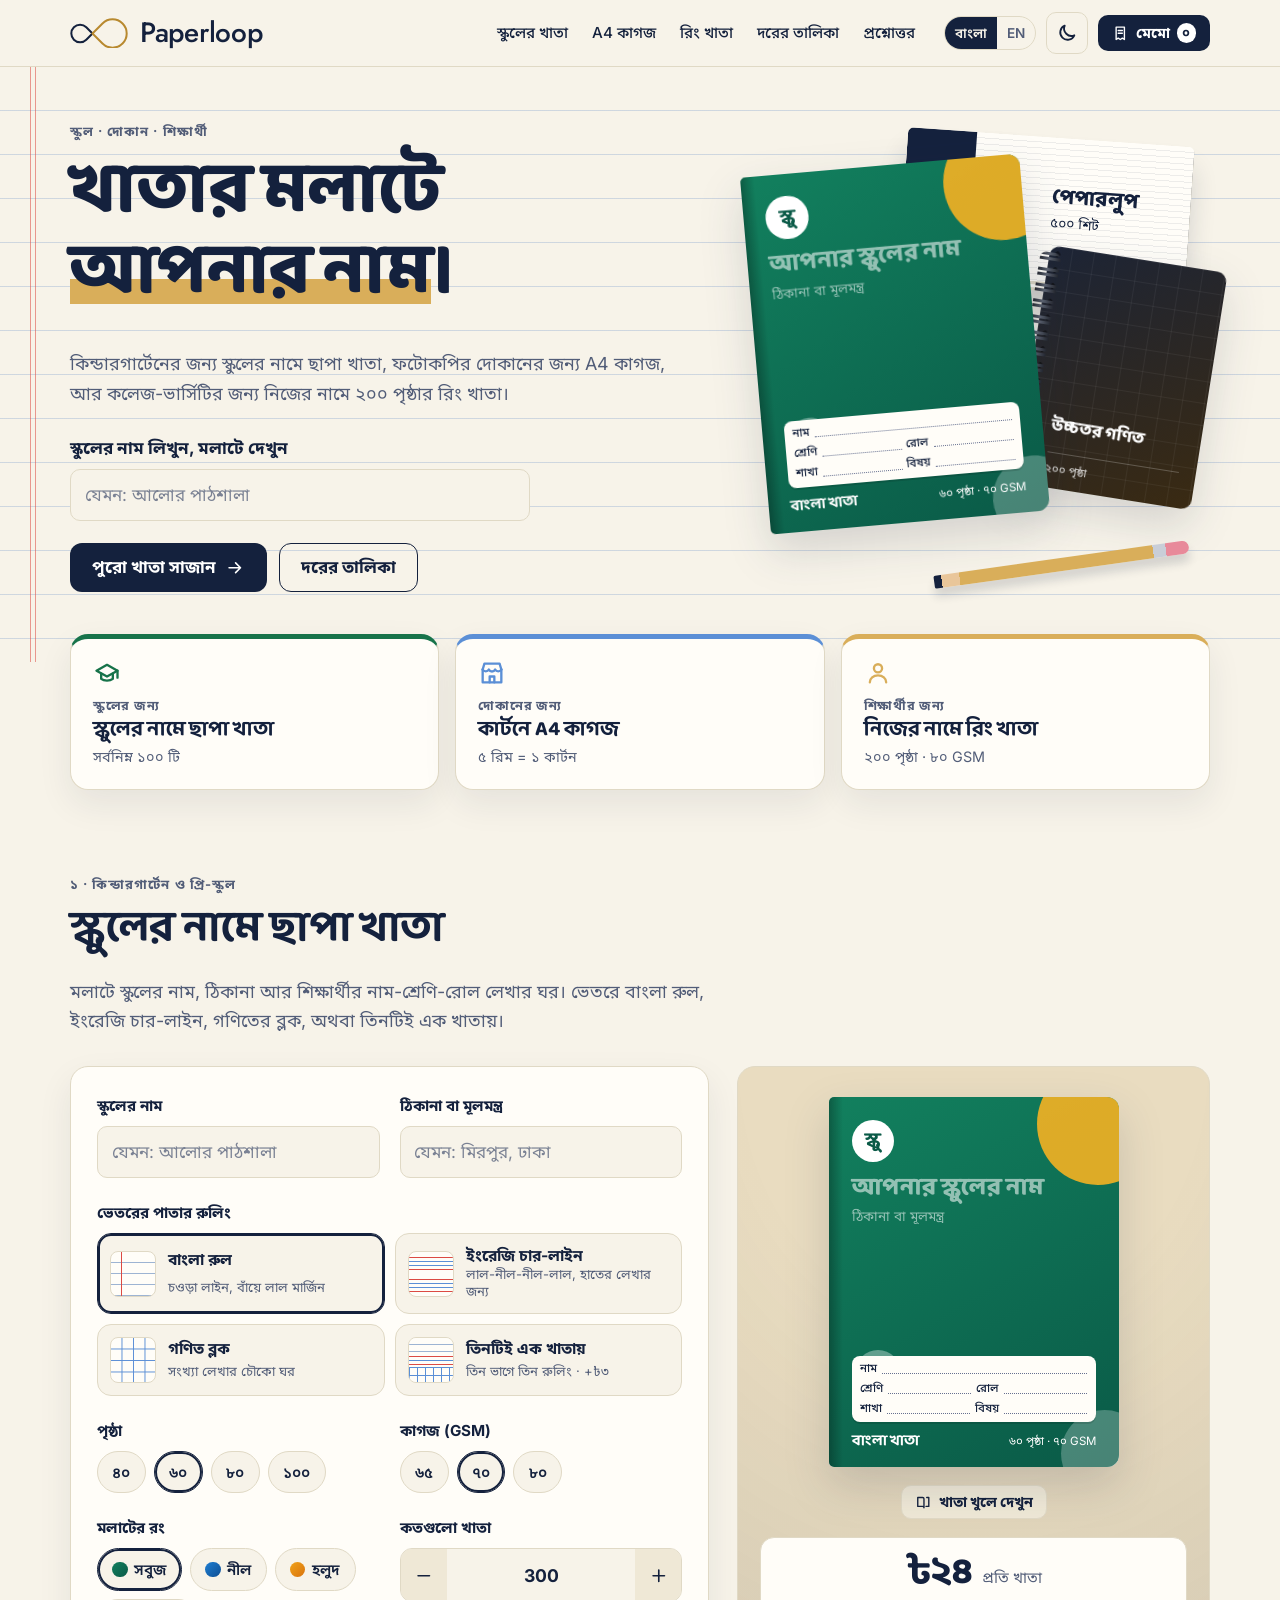
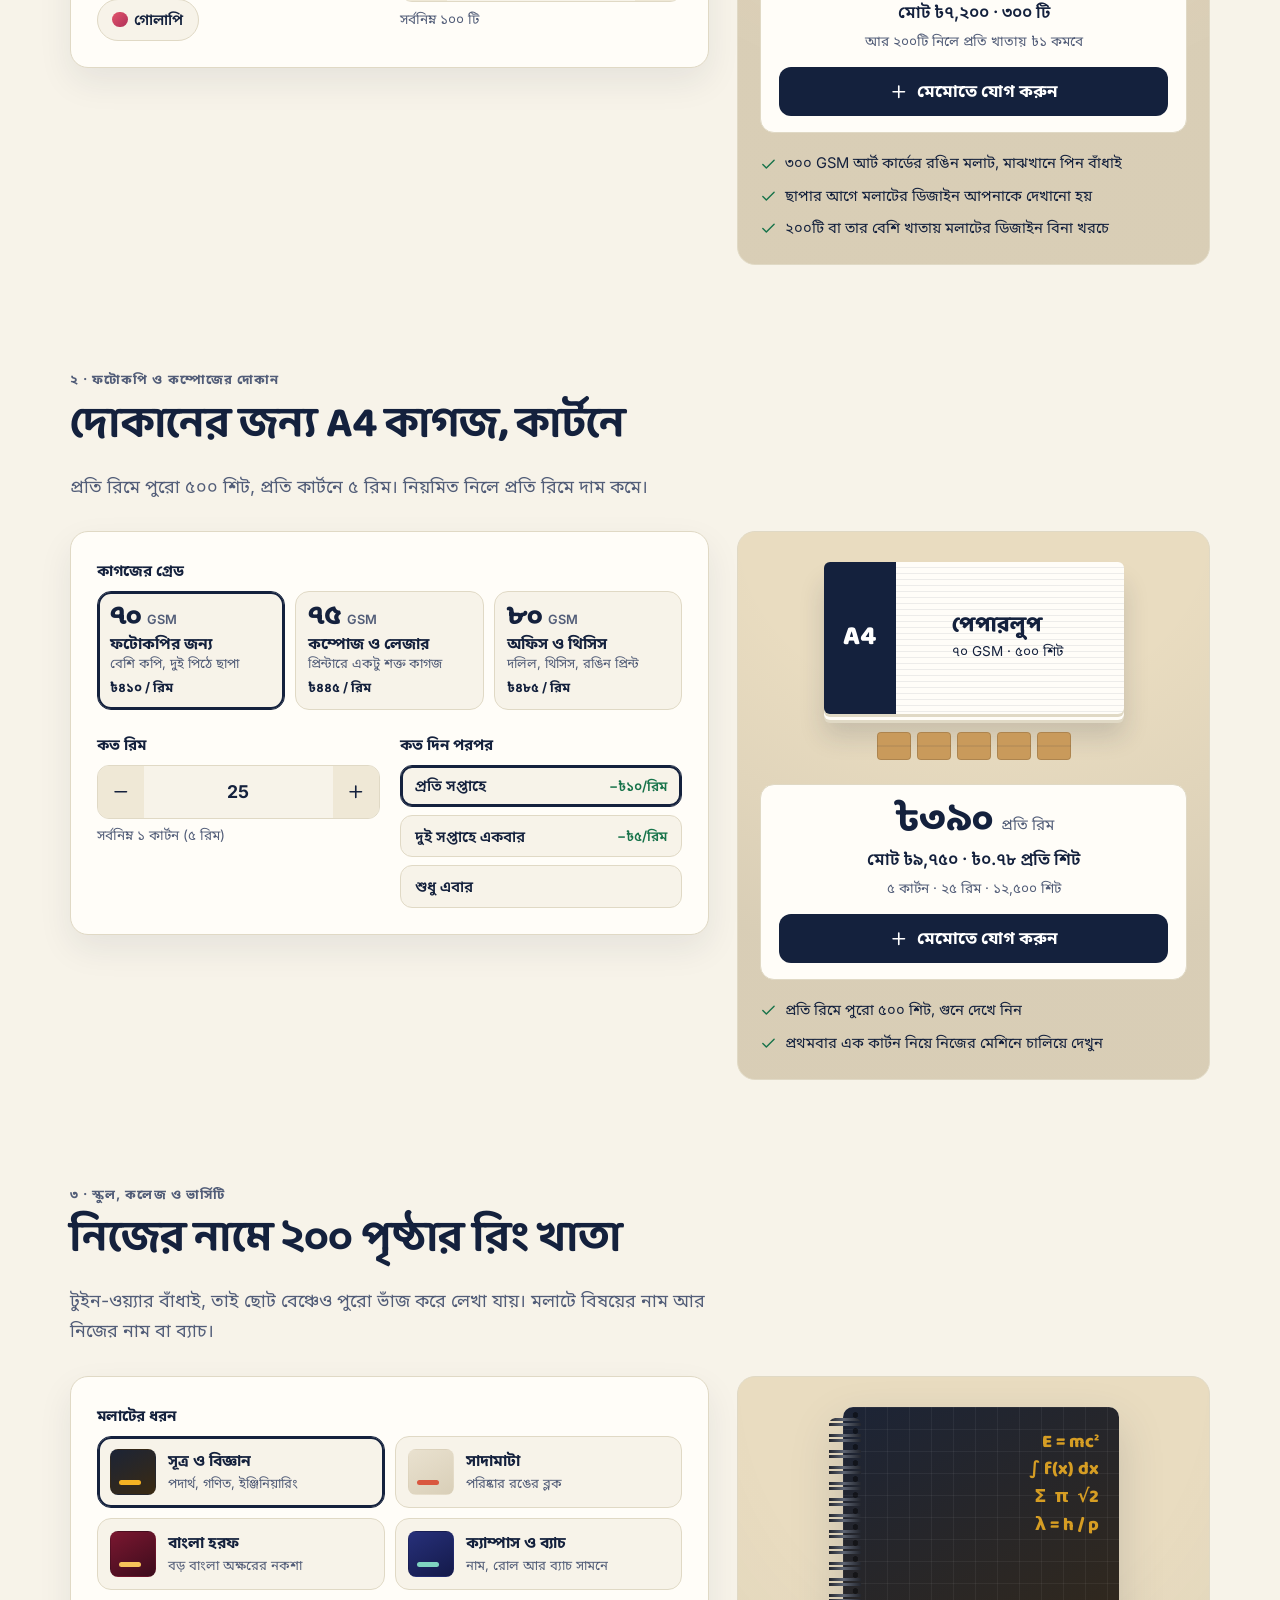
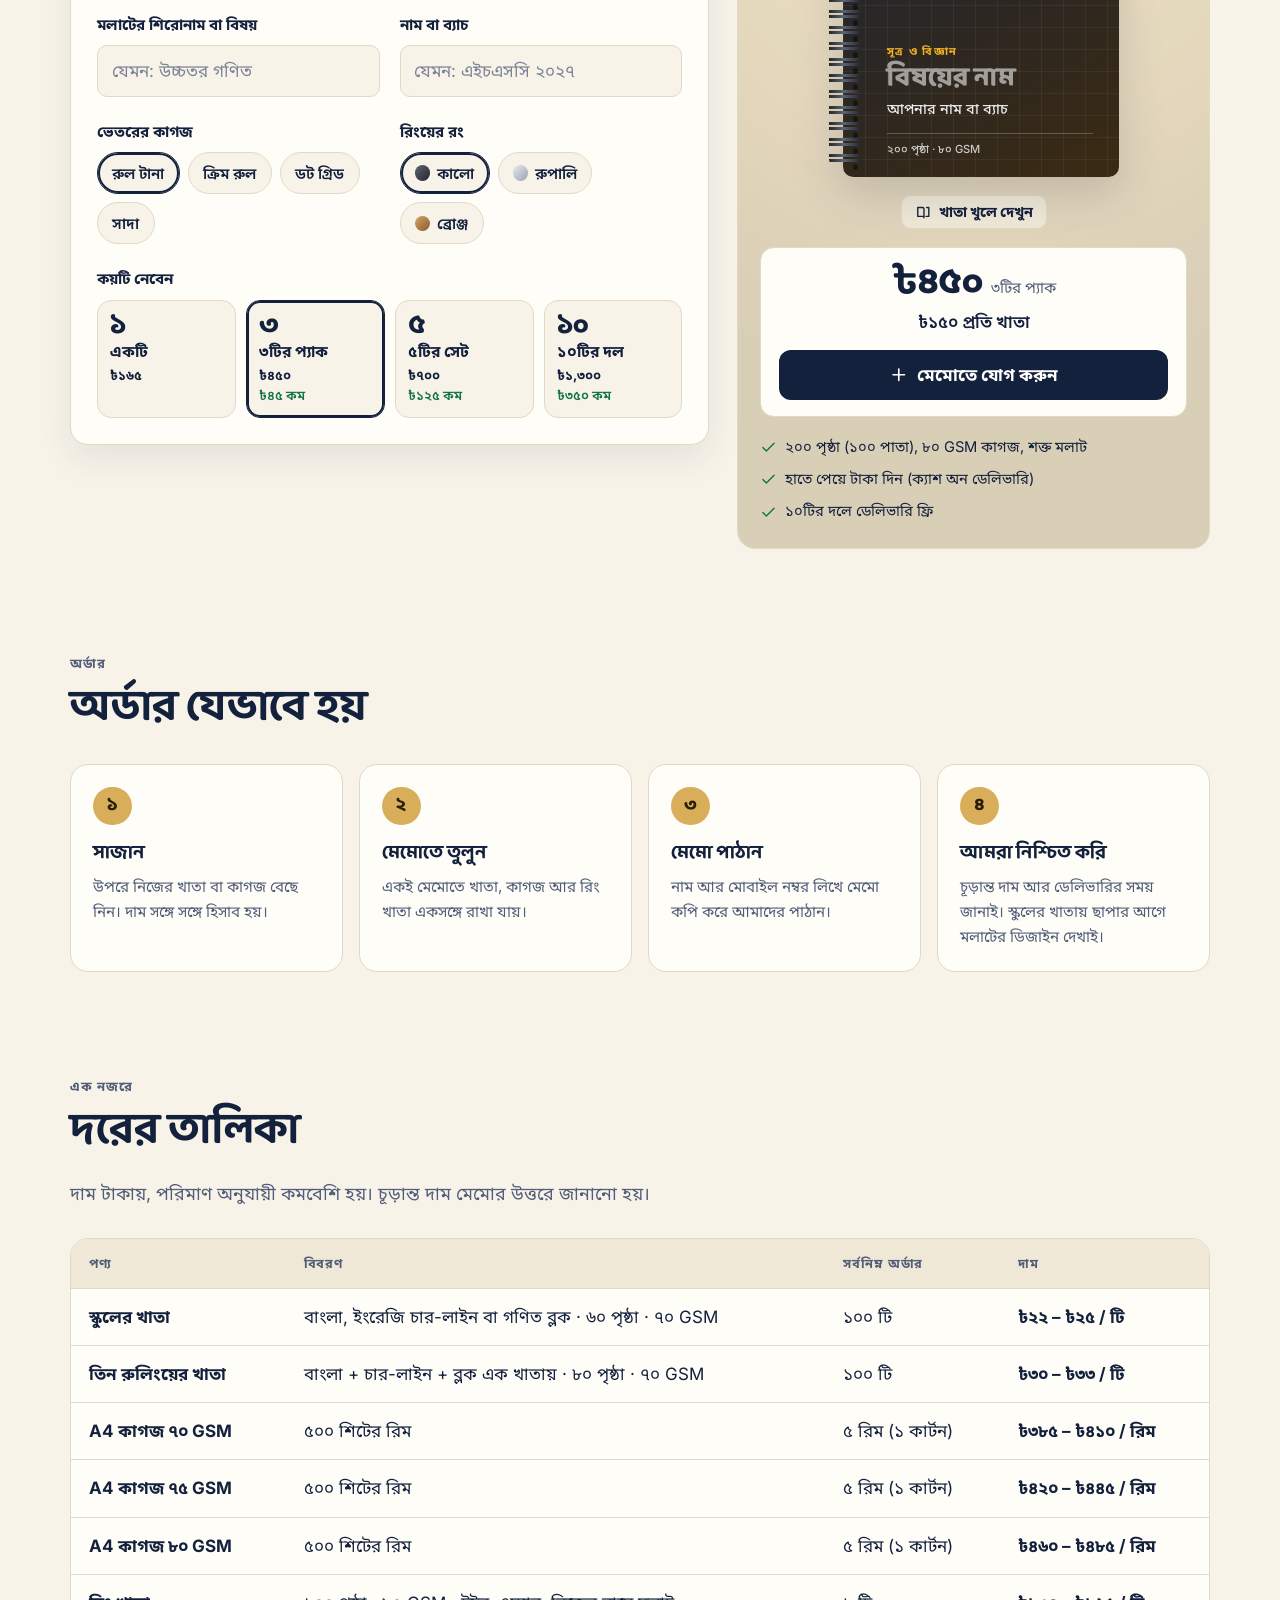
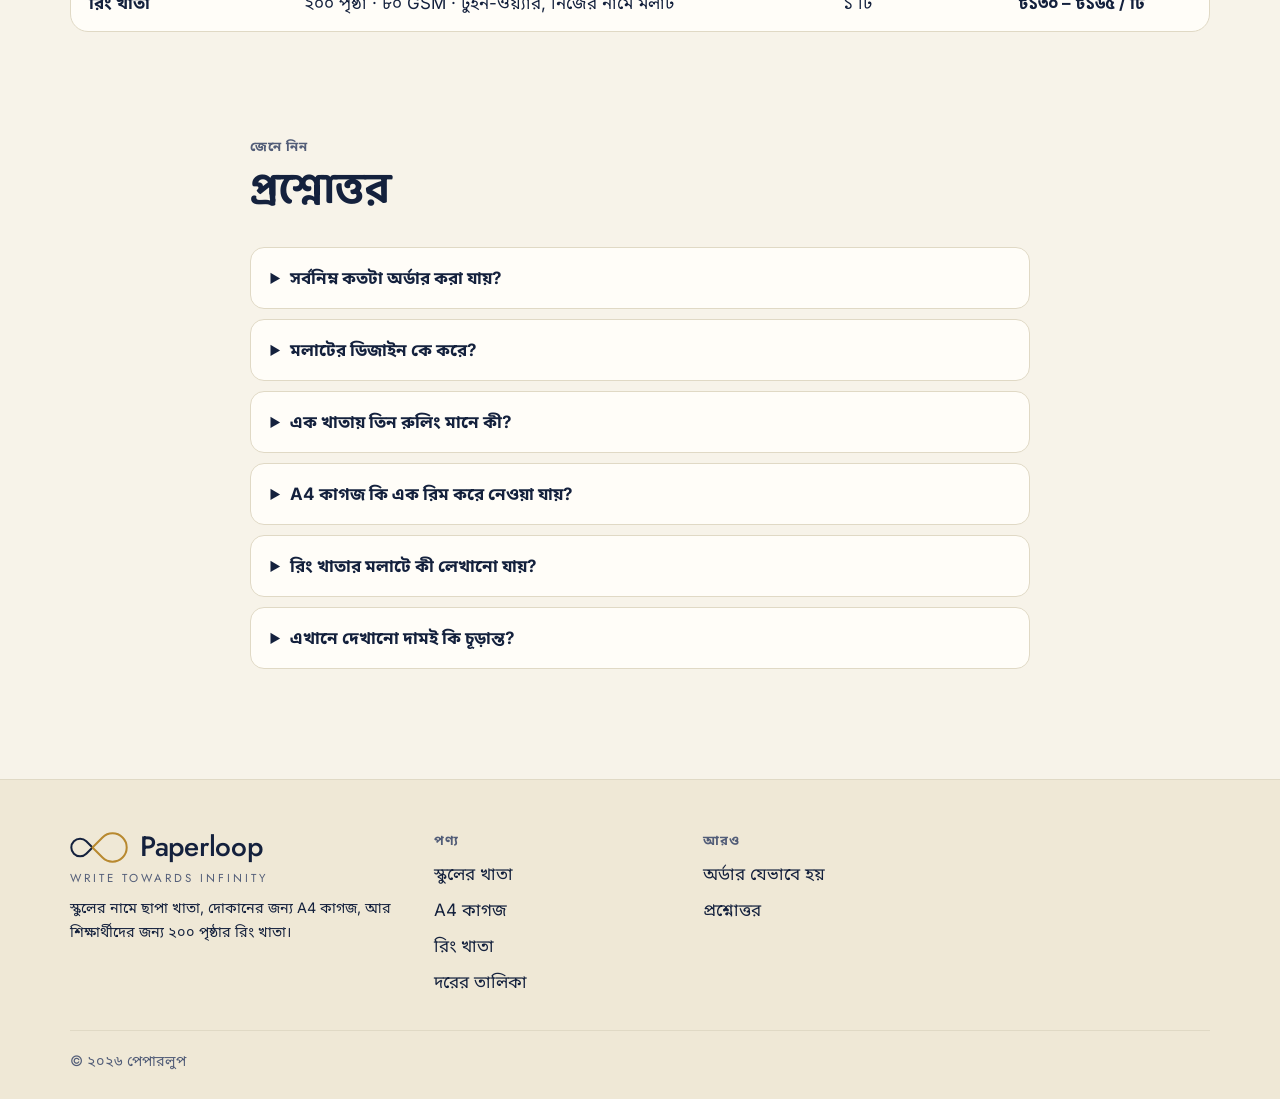
==== commit 61326863: "Add a day and night button to the header The visitor's choice is remembered; with no choice saved th" ====
--- a/index.html
+++ b/index.html
@@ -25,6 +25,12 @@
 <link rel="preload" href="./assets/fonts/jost-latin.woff2" as="font" type="font/woff2" crossorigin>
 <link rel="preload" href="./assets/fonts/baloo-da-2-bengali.woff2" as="font" type="font/woff2" crossorigin>
 <script>
+/* Day or night: the visitor's saved choice (key kh_mode), otherwise the device setting. Set before the page paints. */
+(function(){var m;try{m=localStorage.getItem("kh_mode");}catch(e){}
+if(m!=="day"&&m!=="night")m=window.matchMedia&&matchMedia("(prefers-color-scheme: dark)").matches?"night":"day";
+document.documentElement.dataset.mode=m;})();
+</script>
+<script>
 /* Language memory (key kh_lang). Bangla is the default; a saved English choice takes the visitor to the English page. */
 (function(){try{
 var l=localStorage.getItem("kh_lang");
@@ -57,6 +63,7 @@
         <a href="./?lang=bn" hreflang="bn" lang="bn" data-lang-switch="bn" aria-current="true">বাংলা</a>
         <a href="./en/" hreflang="en" lang="en" data-lang-switch="en" aria-current="false">EN</a>
       </div>
+      <button class="icon-btn icon-btn--show mode-toggle" type="button" data-mode-toggle data-label-night="রাতের মোড চালু করুন" data-label-day="দিনের মোড চালু করুন" aria-label="রাতের মোড চালু করুন"><svg class="i i-moon" viewBox="0 0 24 24" aria-hidden="true" focusable="false"><path d="M20 14.500A8 8 0 0 1 9.500 4a8 8 0 1 0 10.500 10.500z"/></svg><svg class="i i-sun" viewBox="0 0 24 24" aria-hidden="true" focusable="false"><circle cx="12" cy="12" r="4"/><path d="M12 2v2M12 20v2M2 12h2M20 12h2M4.900 4.900l1.400 1.400M17.700 17.700l1.400 1.400M4.900 19.100l1.400-1.400M17.700 6.300l1.400-1.400"/></svg></button>
       <button class="btn btn--primary btn--sm memo-open" type="button" data-memo-open><svg class="i " viewBox="0 0 24 24" aria-hidden="true" focusable="false"><path d="M6 3h12v18l-3-2-3 2-3-2-3 2z"/><path d="M9 8h6M9 12h6"/></svg><span>মেমো</span><b class="memo-count" data-memo-count>০</b></button>
       <button class="icon-btn menu-toggle" type="button" aria-controls="site-nav" aria-expanded="false" aria-label="মেনু"><svg class="i " viewBox="0 0 24 24" aria-hidden="true" focusable="false"><path d="M3 6h18M3 12h18M3 18h18"/></svg></button>
     </div>
--- a/assets/css/khata.css
+++ b/assets/css/khata.css
@@ -1,5 +1,6 @@
 /* Paperloop website. Brand: navy #14213d, gold, white (logo artwork in assets-source/logo/).
    The page is laid out like a desk: ruled paper, covers, a ream, a memo.
+   Day and night: html[data-mode], set in base.html from the visitor's choice or the device setting.
    Every colour is a token; "paper" tokens stay light in both themes because paper is paper. */
 :root{
   --bg:#f7f3e9;--surface:#fffdf8;--tint:#efe8d6;--ink:#14213d;--muted:#525d78;--line:#e0d9c5;
@@ -14,12 +15,12 @@
   --font:"Inter","Noto Sans Bengali",system-ui,-apple-system,"Segoe UI",Roboto,sans-serif;
   --display:"Baloo Da 2","Noto Sans Bengali","Inter",system-ui,sans-serif;
   color-scheme:light}
-@media (prefers-color-scheme:dark){:root{
+:root[data-mode="night"]{
   --bg:#0d1629;--surface:#14213d;--tint:#101b33;--ink:#eef0f6;--muted:#a6afc6;--line:#2a3960;
   --brand:#d9ae5a;--brand-hover:#e7c47c;--brand-ink:#14213d;--link:#e7c47c;--logo-a:#fff;--logo-b:#d9ae5a;
   --accent-soft:#33290f;--good:#58c794;
   --wood:#111c36;--shade:rgba(0,0,0,.5);--shade-soft:rgba(0,0,0,.35);
-  --shadow:0 14px 34px rgba(0,0,0,.35);color-scheme:dark}}
+  --shadow:0 14px 34px rgba(0,0,0,.35);color-scheme:dark}
 html[lang="bn"]{--font:"Noto Sans Bengali","Inter",system-ui,sans-serif}
 
 /* Cover colours of the school khata and the ring khata series */
@@ -86,6 +87,8 @@
 @keyframes bump{40%{transform:scale(1.45)}}
 .icon-btn{display:none;background:transparent;border:1px solid var(--line);border-radius:10px;width:42px;height:42px;align-items:center;justify-content:center;color:inherit;cursor:pointer}
 .icon-btn--show{display:inline-flex}
+.mode-toggle .i-sun,[data-mode="night"] .mode-toggle .i-moon{display:none}
+[data-mode="night"] .mode-toggle .i-sun{display:block}
 .icon-btn .i{width:22px;height:22px}
 @media (max-width:1020px){
   .menu-toggle{display:inline-flex}
@@ -95,7 +98,9 @@
   .nav a{padding:12px}
   .header-actions{margin-left:auto}
 }
-@media (max-width:520px){.wordmark{font-size:1.2rem}.logo-mark{width:38px}.logo{gap:7px}.lang-switch a{padding:5px 8px}.memo-open{padding:.5em .65em}.memo-open span{display:none}.site-header .wrap{gap:10px}}
+@media (max-width:520px){.wordmark{font-size:1.2rem}.logo-mark{width:38px}.logo{gap:7px}.lang-switch a{padding:5px 7px}.memo-open{padding:.5em .6em}.header-actions{gap:6px}.site-header .icon-btn{width:36px;height:36px}.site-header .wrap{padding:0 12px}.lang-switch a[aria-current="true"]{display:none}.memo-open span{display:none}.site-header .wrap{gap:10px}}
+
+@media (max-width:350px){.wordmark{font-size:.98rem}.logo-mark{width:28px}.logo{gap:5px}.site-header .wrap{gap:5px;padding:0 10px}.header-actions{gap:4px}.site-header .icon-btn{width:34px;height:34px}}
 
 /* Rulings: the three pages a school khata can have. Used full-size and as small swatches. */
 .rp--bangla{background:
@@ -207,7 +212,7 @@
 .hero-grid{display:grid;grid-template-columns:minmax(0,1.1fr) minmax(0,.9fr);gap:40px;align-items:center}
 .hero h1 em{font-style:normal;color:var(--brand);background:linear-gradient(transparent 68%,var(--accent) 68% 92%,transparent 92%)}
 html[lang="bn"] .hero h1 em{background:linear-gradient(transparent 55%,var(--accent) 55% 76%,transparent 76%)}
-@media (prefers-color-scheme:dark){.hero h1 em,html[lang="bn"] .hero h1 em{background:none}}
+[data-mode="night"] .hero h1 em,html[lang="bn"][data-mode="night"] .hero h1 em{background:none}
 .try{margin:26px 0 22px;max-width:460px}
 .try label{display:block;font-weight:700;margin-bottom:6px}
 .try input{font-size:1.15rem;padding:.75em .9em;border-width:2px;border-color:var(--ink)}
